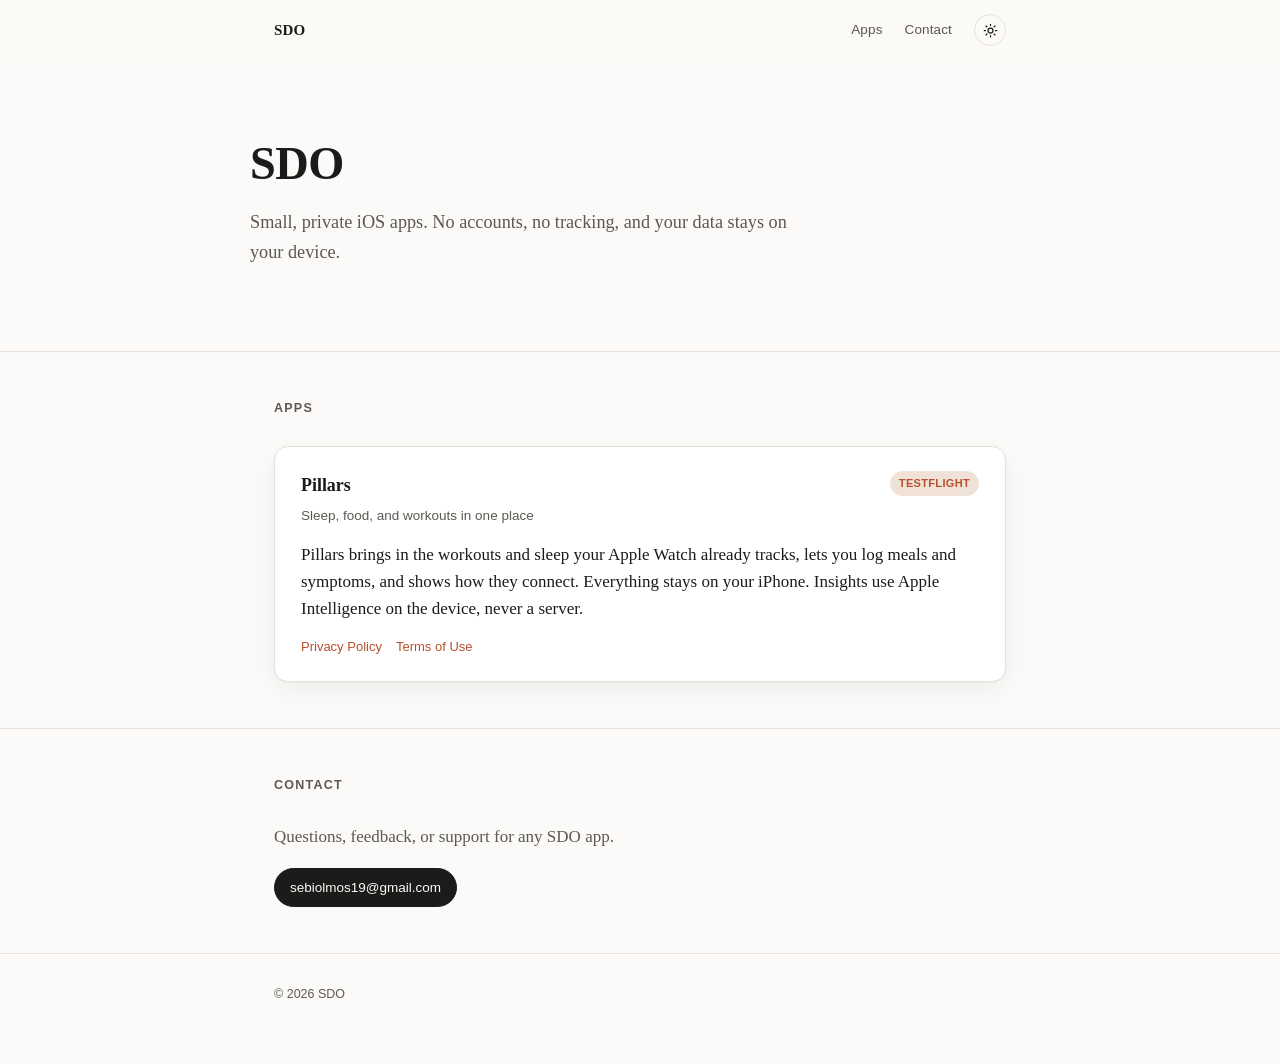
==== index.html @ be00019a "SDO site: company page with Pillars privacy and terms Co-Authored-By: Claude Opus 5.5 <noreply@anthr" ====
<!DOCTYPE html>
<html lang="en">
<head>
<meta charset="UTF-8" />
<meta name="viewport" content="width=device-width, initial-scale=1" />
<title>SDO</title>
<meta name="description" content="SDO makes small, private iOS apps. Your data stays on your device." />
<link rel="stylesheet" href="assets/css/style.css" />
</head>
<body>

<div class="topbar">
  <div class="topbar-inner">
    <a class="wordmark" href="#top">SDO</a>
    <nav class="primary-nav">
      <a href="#apps">Apps</a>
      <a href="#contact">Contact</a>
      <button class="theme-toggle" type="button" aria-label="Toggle dark mode">
        <svg viewBox="0 0 24 24" fill="none" stroke="currentColor" stroke-width="2" stroke-linecap="round" stroke-linejoin="round"><circle cx="12" cy="12" r="4"></circle><path d="M12 2v2M12 20v2M4.9 4.9l1.4 1.4M17.7 17.7l1.4 1.4M2 12h2M20 12h2M4.9 19.1l1.4-1.4M17.7 6.3l1.4-1.4"></path></svg>
      </button>
    </nav>
  </div>
</div>

<main id="top">
  <div class="wrap hero">
    <h1>SDO</h1>
    <p class="lede">
      Small, private iOS apps. No accounts, no tracking, and your data stays on your device.
    </p>
  </div>

  <section id="apps">
    <div class="wrap">
      <h2>Apps</h2>

      <div class="projects-grid">
        <div class="project-card">
          <div class="project-head">
            <h3>Pillars</h3>
            <span class="status-tag">TestFlight</span>
          </div>
          <p class="project-tagline">Sleep, food, and workouts in one place</p>
          <p class="desc">
            Pillars brings in the workouts and sleep your Apple Watch already tracks, lets you log meals and
            symptoms, and shows how they connect. Everything stays on your iPhone. Insights use Apple
            Intelligence on the device, never a server.
          </p>
          <div class="project-links">
            <a href="pillars/privacy/">Privacy Policy</a>
            <a href="pillars/terms/">Terms of Use</a>
          </div>
        </div>
      </div>
    </div>
  </section>

  <section id="contact" class="contact-section">
    <div class="wrap">
      <h2>Contact</h2>
      <p>Questions, feedback, or support for any SDO app.</p>
      <div class="link-row">
        <a class="pill primary" href="mailto:sebiolmos19@gmail.com">sebiolmos19@gmail.com</a>
      </div>
    </div>
  </section>
</main>

<footer>
  <div class="wrap">
    <span>© <span data-year>2026</span> SDO</span>
  </div>
</footer>

<script src="assets/js/main.js"></script>
</body>
</html>
---- assets/css/style.css ----
:root {
  --bg: #fbfaf8;
  --bg-alt: #f2f0ec;
  --card: #ffffff;
  --text: #1c1b19;
  --text-muted: #5c5952;
  --border: #e5e2db;
  --accent: #b5502f;
  --accent-soft: #f1e2d8;
  --focus: #1c1b19;
  --shadow: 0 1px 2px rgba(28, 27, 25, 0.04), 0 8px 24px rgba(28, 27, 25, 0.05);
  --radius: 14px;
  --max-width: 780px;
  color-scheme: light;
}

@media (prefers-color-scheme: dark) {
  :root:not([data-theme="light"]) {
    --bg: #161513;
    --bg-alt: #1d1c19;
    --card: #211f1c;
    --text: #efece5;
    --text-muted: #a6a196;
    --border: #34322c;
    --accent: #e0895c;
    --accent-soft: #3a2a20;
    --focus: #efece5;
    --shadow: 0 1px 2px rgba(0, 0, 0, 0.2), 0 8px 30px rgba(0, 0, 0, 0.35);
    color-scheme: dark;
  }
}

:root[data-theme="dark"] {
  --bg: #161513;
  --bg-alt: #1d1c19;
  --card: #211f1c;
  --text: #efece5;
  --text-muted: #a6a196;
  --border: #34322c;
  --accent: #e0895c;
  --accent-soft: #3a2a20;
  --focus: #efece5;
  --shadow: 0 1px 2px rgba(0, 0, 0, 0.2), 0 8px 30px rgba(0, 0, 0, 0.35);
  color-scheme: dark;
}

* {
  box-sizing: border-box;
}

html {
  scroll-behavior: smooth;
}

body {
  margin: 0;
  background: var(--bg);
  color: var(--text);
  font-family: "Iowan Old Style", "Palatino Linotype", Palatino, Georgia, "Times New Roman", serif;
  font-size: 17px;
  line-height: 1.6;
  -webkit-font-smoothing: antialiased;
  transition: background 0.2s ease, color 0.2s ease;
}

.wrap {
  max-width: var(--max-width);
  margin: 0 auto;
  padding: 0 24px;
}

a {
  color: var(--accent);
  text-decoration-thickness: 1px;
  text-underline-offset: 2px;
}

a:focus-visible,
button:focus-visible {
  outline: 2px solid var(--focus);
  outline-offset: 3px;
  border-radius: 4px;
}

/* ---------- topbar ---------- */

.topbar {
  position: sticky;
  top: 0;
  z-index: 10;
  background: color-mix(in srgb, var(--bg) 88%, transparent);
  backdrop-filter: saturate(140%) blur(10px);
  border-bottom: 1px solid transparent;
}

.topbar.scrolled {
  border-bottom-color: var(--border);
}

.topbar-inner {
  max-width: var(--max-width);
  margin: 0 auto;
  padding: 14px 24px;
  display: flex;
  align-items: center;
  justify-content: space-between;
  gap: 12px;
}

.wordmark {
  font-weight: 600;
  font-size: 15px;
  letter-spacing: 0.01em;
  color: var(--text);
  text-decoration: none;
  white-space: nowrap;
  flex-shrink: 0;
}

nav.primary-nav {
  display: flex;
  align-items: center;
  gap: 22px;
  flex-shrink: 0;
}

nav.primary-nav a {
  font-family: -apple-system, BlinkMacSystemFont, "Segoe UI", sans-serif;
  font-size: 13.5px;
  color: var(--text-muted);
  text-decoration: none;
  letter-spacing: 0.01em;
}

nav.primary-nav a:hover {
  color: var(--text);
}

.theme-toggle {
  background: none;
  border: 1px solid var(--border);
  border-radius: 100px;
  width: 32px;
  height: 32px;
  display: inline-flex;
  align-items: center;
  justify-content: center;
  cursor: pointer;
  color: var(--text);
}

.theme-toggle svg {
  width: 15px;
  height: 15px;
}

/* ---------- hero ---------- */

.hero {
  padding: 76px 0 56px;
}

.eyebrow {
  font-family: -apple-system, BlinkMacSystemFont, "Segoe UI", sans-serif;
  font-size: 13px;
  font-weight: 600;
  letter-spacing: 0.08em;
  text-transform: uppercase;
  color: var(--accent);
  margin: 0 0 14px;
}

.hero h1 {
  font-size: clamp(2.1rem, 5vw, 2.9rem);
  line-height: 1.15;
  margin: 0 0 18px;
  letter-spacing: -0.01em;
}

.hero .lede {
  font-size: 1.14rem;
  color: var(--text-muted);
  max-width: 60ch;
  margin: 0 0 28px;
}

.hero .meta {
  font-family: -apple-system, BlinkMacSystemFont, "Segoe UI", sans-serif;
  font-size: 13.5px;
  color: var(--text-muted);
  margin: 0 0 30px;
}

.link-row {
  display: flex;
  flex-wrap: wrap;
  gap: 10px;
}

.pill {
  font-family: -apple-system, BlinkMacSystemFont, "Segoe UI", sans-serif;
  display: inline-flex;
  align-items: center;
  gap: 7px;
  padding: 8px 15px;
  border-radius: 100px;
  border: 1px solid var(--border);
  font-size: 13.5px;
  color: var(--text);
  text-decoration: none;
  background: var(--card);
  transition: border-color 0.15s ease, transform 0.15s ease;
}

.pill:hover {
  border-color: var(--accent);
  transform: translateY(-1px);
}

.pill.primary {
  background: var(--text);
  color: var(--bg);
  border-color: var(--text);
}

:root[data-theme="dark"] .pill.primary,
@media (prefers-color-scheme: dark) {
  .pill.primary {
    color: var(--bg);
  }
}

.pill svg {
  width: 14px;
  height: 14px;
}

/* ---------- sections ---------- */

section {
  padding: 46px 0;
  border-top: 1px solid var(--border);
}

section > .wrap > h2 {
  font-family: -apple-system, BlinkMacSystemFont, "Segoe UI", sans-serif;
  font-size: 12.5px;
  font-weight: 700;
  letter-spacing: 0.1em;
  text-transform: uppercase;
  color: var(--text-muted);
  margin: 0 0 28px;
}

.section-intro {
  color: var(--text-muted);
  max-width: 62ch;
  margin: -14px 0 26px;
}

.prose {
  max-width: 62ch;
  margin: 0 0 16px;
}

.prose:last-child {
  margin-bottom: 0;
}

.statement {
  font-size: clamp(1.35rem, 3.4vw, 1.7rem);
  line-height: 1.35;
  max-width: 22ch;
  margin: 0 0 18px;
  letter-spacing: -0.005em;
}

.badge-row {
  display: flex;
  flex-wrap: wrap;
  gap: 8px;
  margin-top: 22px;
}

.badge-row span {
  font-family: -apple-system, BlinkMacSystemFont, "Segoe UI", sans-serif;
  font-size: 12.5px;
  color: var(--accent);
  background: var(--accent-soft);
  border-radius: 100px;
  padding: 6px 13px;
}

/* ---------- projects ---------- */

.projects-grid {
  display: grid;
  gap: 18px;
}

.project-card {
  background: var(--card);
  border: 1px solid var(--border);
  border-radius: var(--radius);
  padding: 24px 26px;
  box-shadow: var(--shadow);
}

.project-head {
  display: flex;
  justify-content: space-between;
  align-items: flex-start;
  gap: 12px;
  margin-bottom: 6px;
}

.project-head h3 {
  margin: 0;
  font-size: 1.12rem;
}

.status-tag {
  font-family: -apple-system, BlinkMacSystemFont, "Segoe UI", sans-serif;
  font-size: 11px;
  font-weight: 600;
  letter-spacing: 0.03em;
  text-transform: uppercase;
  color: var(--accent);
  background: var(--accent-soft);
  padding: 4px 9px;
  border-radius: 100px;
  white-space: nowrap;
}

.project-tagline {
  font-family: -apple-system, BlinkMacSystemFont, "Segoe UI", sans-serif;
  font-size: 13.5px;
  color: var(--text-muted);
  margin: 0 0 14px;
}

.project-card p.desc {
  margin: 0 0 14px;
}

.project-card ul {
  margin: 0 0 16px;
  padding-left: 1.1em;
}

.project-card li {
  margin-bottom: 6px;
}

.project-card li::marker {
  color: var(--accent);
}

.stack {
  display: flex;
  flex-wrap: wrap;
  gap: 7px;
  margin-bottom: 14px;
}

.stack span {
  font-family: -apple-system, BlinkMacSystemFont, "Segoe UI", sans-serif;
  font-size: 11.5px;
  color: var(--text-muted);
  border: 1px solid var(--border);
  padding: 3px 9px;
  border-radius: 100px;
}

.project-links {
  display: flex;
  gap: 14px;
  flex-wrap: wrap;
}

.project-links a {
  font-family: -apple-system, BlinkMacSystemFont, "Segoe UI", sans-serif;
  font-size: 13px;
  font-weight: 500;
  text-decoration: none;
  display: inline-flex;
  align-items: center;
  gap: 5px;
}

.project-links a svg {
  width: 12px;
  height: 12px;
}

/* ---------- outside ---------- */

.outside-grid {
  display: grid;
  grid-template-columns: repeat(auto-fit, minmax(200px, 1fr));
  gap: 18px;
}

.outside-card {
  padding: 4px 0;
}

.outside-card h3 {
  font-size: 0.98rem;
  margin: 0 0 6px;
}

.outside-card p {
  color: var(--text-muted);
  font-size: 15px;
  margin: 0;
}

/* ---------- contact / footer ---------- */

.contact-section p {
  color: var(--text-muted);
  max-width: 56ch;
}

footer {
  border-top: 1px solid var(--border);
  padding: 30px 0 60px;
}

footer .wrap {
  display: flex;
  justify-content: space-between;
  align-items: center;
  flex-wrap: wrap;
  gap: 10px;
  font-family: -apple-system, BlinkMacSystemFont, "Segoe UI", sans-serif;
  font-size: 12.5px;
  color: var(--text-muted);
}

footer a {
  color: var(--text-muted);
}

@media (max-width: 560px) {
  .topbar-inner {
    padding: 12px 16px;
  }
  .wordmark {
    font-size: 13.5px;
  }
  nav.primary-nav {
    gap: 10px;
  }
  nav.primary-nav a {
    font-size: 12px;
  }
  .theme-toggle {
    width: 28px;
    height: 28px;
    flex-shrink: 0;
  }
  .hero {
    padding: 56px 0 40px;
  }
}

@media (max-width: 400px) {
  .topbar-inner {
    flex-wrap: wrap;
    row-gap: 8px;
  }
  nav.primary-nav {
    order: 3;
    width: 100%;
    justify-content: space-between;
  }
}

/* ---------- Legal pages (privacy, terms) — shared by every app ---------- */
.legal { padding: 56px 0 80px; }
.legal h1 { font-size: 1.8rem; margin-bottom: 4px; }
.legal .effective { color: var(--text-muted); font-family: -apple-system, BlinkMacSystemFont, "Segoe UI", sans-serif; font-size: 13px; margin-bottom: 32px; }
.legal h2 { font-size: 1.05rem; margin-top: 34px; }
.legal ul { padding-left: 1.2em; }
.legal li { margin-bottom: 6px; }
.legal a.back { font-family: -apple-system, BlinkMacSystemFont, "Segoe UI", sans-serif; font-size: 13px; display: inline-block; margin-bottom: 28px; }
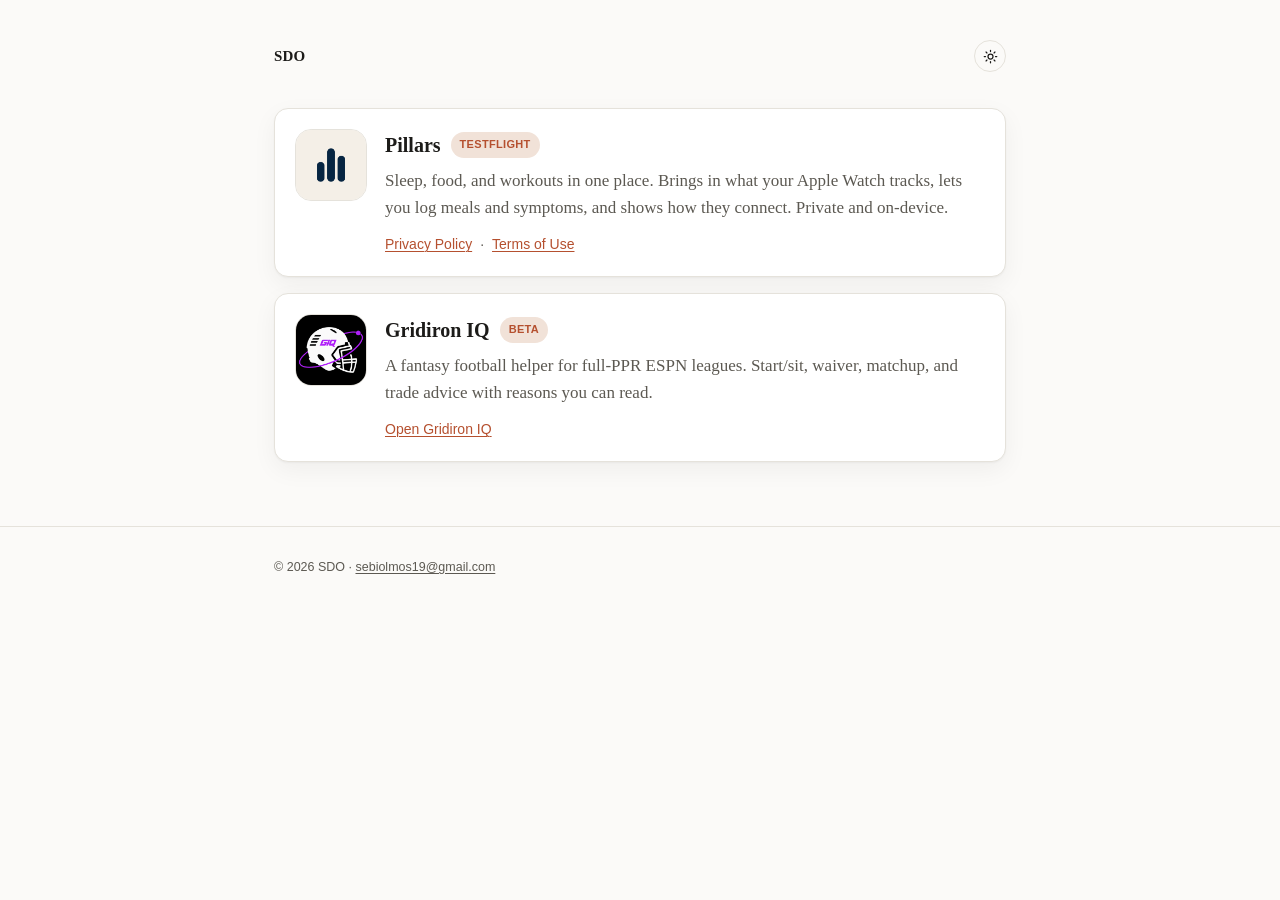
==== commit 01d20048: "Homepage: list of apps (Pillars, Gridiron IQ) with icons and plain links Co-Authored-By: Claude Opus" ====
--- a/index.html
+++ b/index.html
@@ -4,71 +4,55 @@
 <meta charset="UTF-8" />
 <meta name="viewport" content="width=device-width, initial-scale=1" />
 <title>SDO</title>
-<meta name="description" content="SDO makes small, private iOS apps. Your data stays on your device." />
+<meta name="description" content="Apps by SDO: Pillars and Gridiron IQ." />
 <link rel="stylesheet" href="assets/css/style.css" />
 </head>
 <body>
 
-<div class="topbar">
-  <div class="topbar-inner">
-    <a class="wordmark" href="#top">SDO</a>
-    <nav class="primary-nav">
-      <a href="#apps">Apps</a>
-      <a href="#contact">Contact</a>
-      <button class="theme-toggle" type="button" aria-label="Toggle dark mode">
-        <svg viewBox="0 0 24 24" fill="none" stroke="currentColor" stroke-width="2" stroke-linecap="round" stroke-linejoin="round"><circle cx="12" cy="12" r="4"></circle><path d="M12 2v2M12 20v2M4.9 4.9l1.4 1.4M17.7 17.7l1.4 1.4M2 12h2M20 12h2M4.9 19.1l1.4-1.4M17.7 6.3l1.4-1.4"></path></svg>
-      </button>
-    </nav>
-  </div>
-</div>
+<main class="wrap apps-page">
+  <header class="apps-header">
+    <span class="wordmark">SDO</span>
+    <button class="theme-toggle" type="button" aria-label="Toggle dark mode">
+      <svg viewBox="0 0 24 24" fill="none" stroke="currentColor" stroke-width="2" stroke-linecap="round" stroke-linejoin="round"><circle cx="12" cy="12" r="4"></circle><path d="M12 2v2M12 20v2M4.9 4.9l1.4 1.4M17.7 17.7l1.4 1.4M2 12h2M20 12h2M4.9 19.1l1.4-1.4M17.7 6.3l1.4-1.4"></path></svg>
+    </button>
+  </header>
 
-<main id="top">
-  <div class="wrap hero">
-    <h1>SDO</h1>
-    <p class="lede">
-      Small, private iOS apps. No accounts, no tracking, and your data stays on your device.
-    </p>
-  </div>
+  <ul class="app-list">
+    <li class="app-row">
+      <img class="app-icon" src="assets/img/pillars-icon.png" alt="Pillars app icon" width="72" height="72" />
+      <div class="app-body">
+        <div class="app-title">
+          <h2>Pillars</h2>
+          <span class="status-tag">TestFlight</span>
+        </div>
+        <p>Sleep, food, and workouts in one place. Brings in what your Apple Watch tracks, lets you log meals and symptoms, and shows how they connect. Private and on-device.</p>
+        <p class="app-links">
+          <a href="pillars/privacy/">Privacy Policy</a>
+          <span aria-hidden="true">·</span>
+          <a href="pillars/terms/">Terms of Use</a>
+        </p>
+      </div>
+    </li>
 
-  <section id="apps">
-    <div class="wrap">
-      <h2>Apps</h2>
-
-      <div class="projects-grid">
-        <div class="project-card">
-          <div class="project-head">
-            <h3>Pillars</h3>
-            <span class="status-tag">TestFlight</span>
-          </div>
-          <p class="project-tagline">Sleep, food, and workouts in one place</p>
-          <p class="desc">
-            Pillars brings in the workouts and sleep your Apple Watch already tracks, lets you log meals and
-            symptoms, and shows how they connect. Everything stays on your iPhone. Insights use Apple
-            Intelligence on the device, never a server.
-          </p>
-          <div class="project-links">
-            <a href="pillars/privacy/">Privacy Policy</a>
-            <a href="pillars/terms/">Terms of Use</a>
-          </div>
+    <li class="app-row">
+      <img class="app-icon" src="assets/img/gridiron-iq-icon.png" alt="Gridiron IQ app icon" width="72" height="72" />
+      <div class="app-body">
+        <div class="app-title">
+          <h2>Gridiron IQ</h2>
+          <span class="status-tag">Beta</span>
         </div>
+        <p>A fantasy football helper for full-PPR ESPN leagues. Start/sit, waiver, matchup, and trade advice with reasons you can read.</p>
+        <p class="app-links">
+          <a href="https://fantasyfootballoptimizer-kappa.vercel.app" target="_blank" rel="noopener">Open Gridiron IQ</a>
+        </p>
       </div>
-    </div>
-  </section>
-
-  <section id="contact" class="contact-section">
-    <div class="wrap">
-      <h2>Contact</h2>
-      <p>Questions, feedback, or support for any SDO app.</p>
-      <div class="link-row">
-        <a class="pill primary" href="mailto:sebiolmos19@gmail.com">sebiolmos19@gmail.com</a>
-      </div>
-    </div>
-  </section>
+    </li>
+  </ul>
 </main>
 
 <footer>
   <div class="wrap">
-    <span>© <span data-year>2026</span> SDO</span>
+    <span>© <span data-year>2026</span> SDO · <a href="mailto:sebiolmos19@gmail.com">sebiolmos19@gmail.com</a></span>
   </div>
 </footer>
 
--- a/assets/css/style.css
+++ b/assets/css/style.css
@@ -486,3 +486,28 @@
 .legal ul { padding-left: 1.2em; }
 .legal li { margin-bottom: 6px; }
 .legal a.back { font-family: -apple-system, BlinkMacSystemFont, "Segoe UI", sans-serif; font-size: 13px; display: inline-block; margin-bottom: 28px; }
+
+/* ---------- Homepage: list of apps ---------- */
+.apps-page { padding: 40px 24px 64px; }
+.apps-header { display: flex; align-items: center; justify-content: space-between; margin-bottom: 36px; }
+.app-list { list-style: none; margin: 0; padding: 0; display: grid; gap: 16px; }
+.app-row {
+  display: flex; gap: 18px; align-items: flex-start;
+  background: var(--card); border: 1px solid var(--border); border-radius: var(--radius);
+  box-shadow: var(--shadow); padding: 20px;
+}
+.app-icon { width: 72px; height: 72px; border-radius: 22.37%; flex-shrink: 0; border: 1px solid var(--border); }
+.app-body { min-width: 0; }
+.app-title { display: flex; align-items: center; gap: 10px; flex-wrap: wrap; }
+.app-title h2 { margin: 0; font-size: 1.25rem; }
+.app-body p { margin: 6px 0 0; color: var(--text-muted); }
+.app-body .app-links {
+  margin-top: 12px; font-family: -apple-system, BlinkMacSystemFont, "Segoe UI", sans-serif; font-size: 14px;
+  display: flex; gap: 8px; flex-wrap: wrap; align-items: center;
+}
+.app-links span { color: var(--text-muted); }
+@media (max-width: 480px) {
+  .apps-page { padding: 28px 16px 48px; }
+  .app-row { gap: 14px; padding: 16px; }
+  .app-icon { width: 56px; height: 56px; }
+}
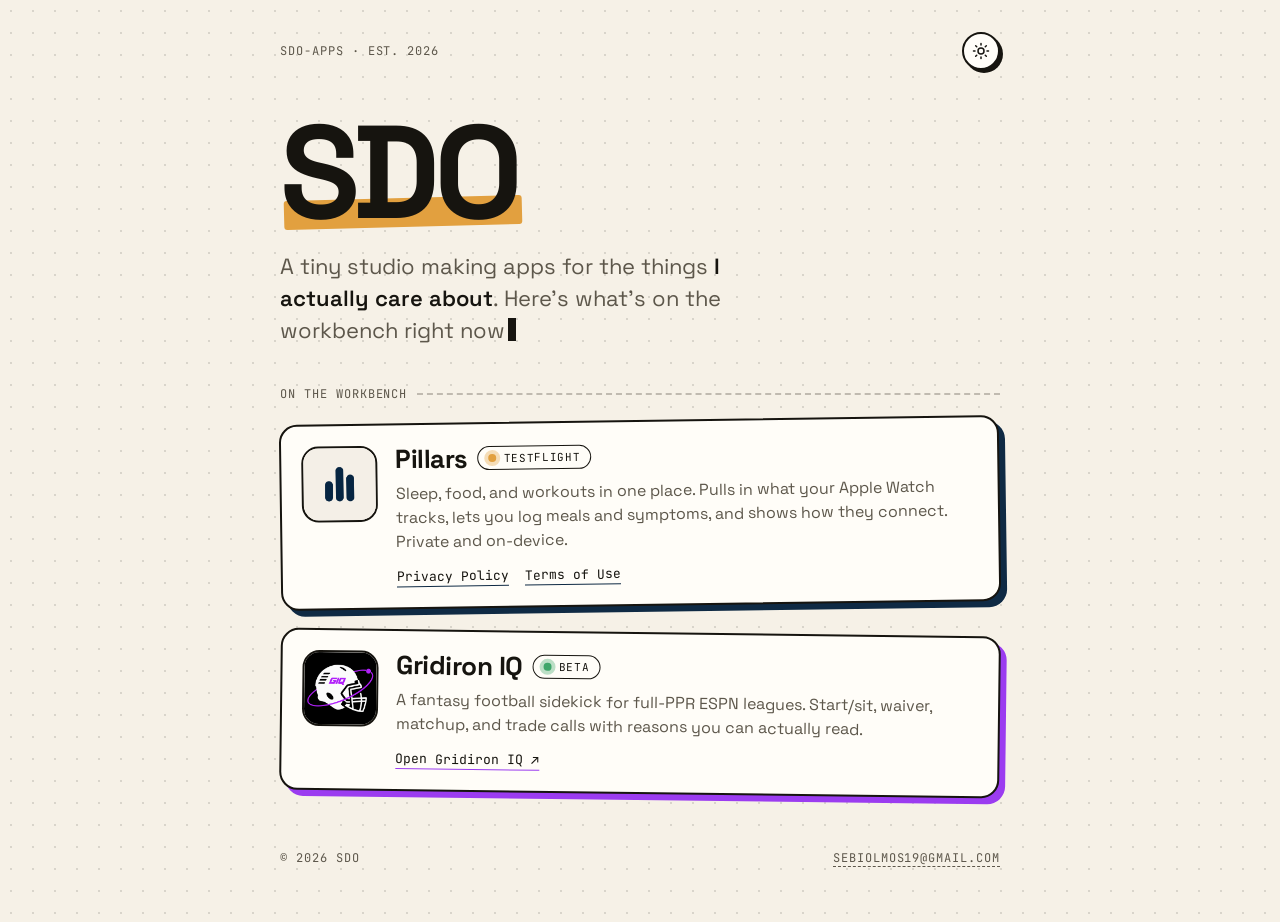
==== commit 4c0f6b5c: "Homepage: workbench look (dot grid, sticker cards, live status dots) Co-Authored-By: Claude Opus 5.5" ====
--- a/index.html
+++ b/index.html
@@ -4,58 +4,65 @@
 <meta charset="UTF-8" />
 <meta name="viewport" content="width=device-width, initial-scale=1" />
 <title>SDO</title>
-<meta name="description" content="Apps by SDO: Pillars and Gridiron IQ." />
-<link rel="stylesheet" href="assets/css/style.css" />
+<meta name="description" content="SDO — apps currently on the workbench: Pillars and Gridiron IQ." />
+<link rel="preconnect" href="https://fonts.googleapis.com" />
+<link rel="preconnect" href="https://fonts.gstatic.com" crossorigin />
+<link href="https://fonts.googleapis.com/css2?family=JetBrains+Mono:wght@500&family=Space+Grotesk:wght@400;600;700&display=swap" rel="stylesheet" />
+<link rel="stylesheet" href="assets/css/home.css" />
 </head>
-<body>
-
-<main class="wrap apps-page">
-  <header class="apps-header">
-    <span class="wordmark">SDO</span>
+<body class="home">
+<div class="shell">
+  <div class="bar">
+    <span class="tag-mono">sdo-apps · est. 2026</span>
     <button class="theme-toggle" type="button" aria-label="Toggle dark mode">
       <svg viewBox="0 0 24 24" fill="none" stroke="currentColor" stroke-width="2" stroke-linecap="round" stroke-linejoin="round"><circle cx="12" cy="12" r="4"></circle><path d="M12 2v2M12 20v2M4.9 4.9l1.4 1.4M17.7 17.7l1.4 1.4M2 12h2M20 12h2M4.9 19.1l1.4-1.4M17.7 6.3l1.4-1.4"></path></svg>
     </button>
+  </div>
+
+  <header class="hero">
+    <h1 class="logo">SDO</h1>
+    <p>A tiny studio making apps for the things <strong>I actually care about</strong>. Here's what's on the workbench right now<span class="cursor" aria-hidden="true"></span></p>
   </header>
 
-  <ul class="app-list">
-    <li class="app-row">
-      <img class="app-icon" src="assets/img/pillars-icon.png" alt="Pillars app icon" width="72" height="72" />
-      <div class="app-body">
-        <div class="app-title">
-          <h2>Pillars</h2>
-          <span class="status-tag">TestFlight</span>
+  <main>
+    <div class="bench-label"><span class="tag-mono">On the workbench</span></div>
+    <ul class="apps">
+      <li class="app pillars">
+        <img class="app-icon" src="assets/img/pillars-icon.png" alt="Pillars app icon" width="76" height="76" />
+        <div>
+          <div class="title">
+            <h2>Pillars</h2>
+            <span class="status testflight"><i></i>TestFlight</span>
+          </div>
+          <p>Sleep, food, and workouts in one place. Pulls in what your Apple Watch tracks, lets you log meals and symptoms, and shows how they connect. Private and on-device.</p>
+          <div class="links">
+            <a href="pillars/privacy/">Privacy Policy</a>
+            <a href="pillars/terms/">Terms of Use</a>
+          </div>
         </div>
-        <p>Sleep, food, and workouts in one place. Brings in what your Apple Watch tracks, lets you log meals and symptoms, and shows how they connect. Private and on-device.</p>
-        <p class="app-links">
-          <a href="pillars/privacy/">Privacy Policy</a>
-          <span aria-hidden="true">·</span>
-          <a href="pillars/terms/">Terms of Use</a>
-        </p>
-      </div>
-    </li>
+      </li>
 
-    <li class="app-row">
-      <img class="app-icon" src="assets/img/gridiron-iq-icon.png" alt="Gridiron IQ app icon" width="72" height="72" />
-      <div class="app-body">
-        <div class="app-title">
-          <h2>Gridiron IQ</h2>
-          <span class="status-tag">Beta</span>
+      <li class="app gridiron">
+        <img class="app-icon" src="assets/img/gridiron-iq-icon.png" alt="Gridiron IQ app icon" width="76" height="76" />
+        <div>
+          <div class="title">
+            <h2>Gridiron IQ</h2>
+            <span class="status"><i></i>Beta</span>
+          </div>
+          <p>A fantasy football sidekick for full-PPR ESPN leagues. Start/sit, waiver, matchup, and trade calls with reasons you can actually read.</p>
+          <div class="links">
+            <a href="https://fantasyfootballoptimizer-kappa.vercel.app" target="_blank" rel="noopener">Open Gridiron IQ ↗</a>
+          </div>
         </div>
-        <p>A fantasy football helper for full-PPR ESPN leagues. Start/sit, waiver, matchup, and trade advice with reasons you can read.</p>
-        <p class="app-links">
-          <a href="https://fantasyfootballoptimizer-kappa.vercel.app" target="_blank" rel="noopener">Open Gridiron IQ</a>
-        </p>
-      </div>
-    </li>
-  </ul>
-</main>
+      </li>
+    </ul>
+  </main>
 
-<footer>
-  <div class="wrap">
-    <span>© <span data-year>2026</span> SDO · <a href="mailto:sebiolmos19@gmail.com">sebiolmos19@gmail.com</a></span>
-  </div>
-</footer>
-
+  <footer class="foot">
+    <span class="tag-mono">© <span data-year>2026</span> SDO</span>
+    <span class="tag-mono"><a href="mailto:sebiolmos19@gmail.com">sebiolmos19@gmail.com</a></span>
+  </footer>
+</div>
 <script src="assets/js/main.js"></script>
 </body>
 </html>
--- a/assets/css/home.css
+++ b/assets/css/home.css
@@ -0,0 +1,128 @@
+/* SDO homepage — "workbench" look. Legal pages use style.css only. */
+:root {
+  --paper: #f6f1e7;
+  --ink: #16140f;
+  --ink-soft: #5d574b;
+  --dot: rgba(22, 20, 15, 0.13);
+  --card: #fffdf8;
+  --edge: #16140f;
+  --amber: #e2a03f;
+  --green: #3fa66b;
+  --display: "Space Grotesk", -apple-system, BlinkMacSystemFont, "Segoe UI", sans-serif;
+  --mono: "JetBrains Mono", ui-monospace, SFMono-Regular, Menlo, monospace;
+  color-scheme: light;
+}
+@media (prefers-color-scheme: dark) {
+  :root:not([data-theme="light"]) {
+    --paper: #14130f; --ink: #f3eee2; --ink-soft: #a9a294; --dot: rgba(243, 238, 226, 0.09);
+    --card: #1d1b16; --edge: #f3eee2; color-scheme: dark;
+  }
+}
+:root[data-theme="dark"] {
+  --paper: #14130f; --ink: #f3eee2; --ink-soft: #a9a294; --dot: rgba(243, 238, 226, 0.09);
+  --card: #1d1b16; --edge: #f3eee2; color-scheme: dark;
+}
+
+* { box-sizing: border-box; }
+body.home {
+  margin: 0;
+  min-height: 100vh;
+  background-color: var(--paper);
+  background-image: radial-gradient(var(--dot) 1.2px, transparent 1.2px);
+  background-size: 22px 22px;
+  color: var(--ink);
+  font-family: var(--display);
+  -webkit-font-smoothing: antialiased;
+}
+.home a { color: inherit; }
+.home a:focus-visible, .home button:focus-visible { outline: 2px solid var(--ink); outline-offset: 3px; border-radius: 6px; }
+
+.shell { max-width: 760px; margin: 0 auto; padding: 32px 20px 56px; }
+
+/* Top row */
+.bar { display: flex; justify-content: space-between; align-items: center; }
+.home .theme-toggle {
+  width: 38px; height: 38px; border-radius: 50%; border: 2px solid var(--edge);
+  background: var(--card); color: var(--ink); display: grid; place-items: center; cursor: pointer;
+  box-shadow: 3px 3px 0 var(--edge); transition: transform .15s ease, box-shadow .15s ease;
+}
+.home .theme-toggle:hover { transform: translate(-1px, -1px); box-shadow: 4px 4px 0 var(--edge); }
+.home .theme-toggle:active { transform: translate(2px, 2px); box-shadow: 1px 1px 0 var(--edge); }
+.home .theme-toggle svg { width: 18px; height: 18px; }
+.tag-mono { font-family: var(--mono); font-size: 12px; letter-spacing: .08em; text-transform: uppercase; color: var(--ink-soft); }
+
+/* Hero */
+.hero { margin: 44px 0 40px; }
+.logo {
+  font-size: clamp(64px, 16vw, 132px); font-weight: 700; letter-spacing: -0.05em; line-height: .9; margin: 0;
+  display: inline-block; position: relative;
+}
+.logo::after {
+  content: ""; position: absolute; left: 4px; right: -6px; bottom: 6px; height: .22em; z-index: -1;
+  background: var(--amber); transform: rotate(-1.5deg); border-radius: 3px;
+}
+.hero p { font-size: clamp(18px, 4.4vw, 22px); line-height: 1.45; margin: 18px 0 0; max-width: 34ch; color: var(--ink-soft); }
+.hero p strong { color: var(--ink); font-weight: 600; }
+.cursor { display: inline-block; width: .55ch; height: 1.05em; background: var(--ink); vertical-align: -0.15em; margin-left: 3px; animation: blink 1.1s steps(1) infinite; }
+@keyframes blink { 50% { opacity: 0; } }
+
+/* Workbench */
+.bench-label { display: flex; align-items: center; gap: 10px; margin-bottom: 18px; }
+.bench-label::after { content: ""; flex: 1; border-top: 2px dashed var(--dot); border-color: var(--ink-soft); opacity: .35; }
+.apps { list-style: none; margin: 0; padding: 0; display: grid; gap: 26px; }
+
+.app {
+  --accent: var(--ink);
+  --tilt: -0.8deg;
+  position: relative; display: grid; grid-template-columns: auto 1fr; gap: 18px; align-items: start;
+  background: var(--card); border: 2px solid var(--edge); border-radius: 18px; padding: 20px;
+  box-shadow: 6px 6px 0 var(--accent);
+  transform: rotate(var(--tilt));
+  transition: transform .25s cubic-bezier(.2,.8,.2,1.2), box-shadow .25s ease;
+}
+.app:nth-child(even) { --tilt: 0.7deg; }
+.app:hover, .app:focus-within { transform: rotate(0deg) translate(-3px, -3px); box-shadow: 9px 9px 0 var(--accent); }
+.app.pillars { --accent: #0f2a44; }
+.app.gridiron { --accent: #9b3cf0; }
+:root[data-theme="dark"] .app.pillars { --accent: #6f8fb0; }
+@media (prefers-color-scheme: dark) { :root:not([data-theme="light"]) .app.pillars { --accent: #6f8fb0; } }
+
+.app-icon {
+  width: 76px; height: 76px; border-radius: 22.37%; border: 2px solid var(--edge); display: block;
+  transition: transform .35s cubic-bezier(.2,.8,.2,1.4);
+}
+.app:hover .app-icon { transform: rotate(-8deg) scale(1.06); }
+
+.app h2 { margin: 0; font-size: 26px; letter-spacing: -0.02em; line-height: 1.1; }
+.app .title { display: flex; flex-wrap: wrap; align-items: center; gap: 10px; }
+.app p { margin: 8px 0 0; font-size: 16px; line-height: 1.5; color: var(--ink-soft); }
+
+.status {
+  display: inline-flex; align-items: center; gap: 7px; padding: 4px 10px; border-radius: 999px;
+  border: 1.5px solid var(--edge); font-family: var(--mono); font-size: 11px; letter-spacing: .06em; text-transform: uppercase;
+}
+.status i { width: 8px; height: 8px; border-radius: 50%; background: var(--dot-c, var(--green)); position: relative; }
+.status i::after { content: ""; position: absolute; inset: -4px; border-radius: 50%; background: var(--dot-c, var(--green)); opacity: .35; animation: pulse 1.8s ease-out infinite; }
+.status.testflight { --dot-c: var(--amber); }
+@keyframes pulse { 0% { transform: scale(.4); opacity: .55; } 100% { transform: scale(1.6); opacity: 0; } }
+
+.links { margin-top: 14px; display: flex; flex-wrap: wrap; gap: 6px 16px; font-family: var(--mono); font-size: 13px; }
+.links a { text-decoration: none; border-bottom: 1.5px solid var(--accent); padding-bottom: 1px; }
+.links a:hover { background: var(--accent); color: var(--card); border-radius: 3px; }
+
+/* Footer */
+.foot { margin-top: 56px; display: flex; flex-wrap: wrap; justify-content: space-between; gap: 8px; }
+.foot a { text-decoration: none; border-bottom: 1.5px dashed var(--ink-soft); }
+
+@media (max-width: 480px) {
+  .app { grid-template-columns: 1fr; gap: 14px; }
+  .app-icon { width: 64px; height: 64px; }
+  .hero { margin: 32px 0 32px; }
+}
+@media (prefers-reduced-motion: reduce) {
+  .cursor, .status i::after { animation: none; }
+  .app, .app-icon, .home .theme-toggle { transition: none; }
+  .app { transform: none; }
+  .app:hover, .app:focus-within { transform: none; }
+  .app:hover .app-icon { transform: none; }
+}
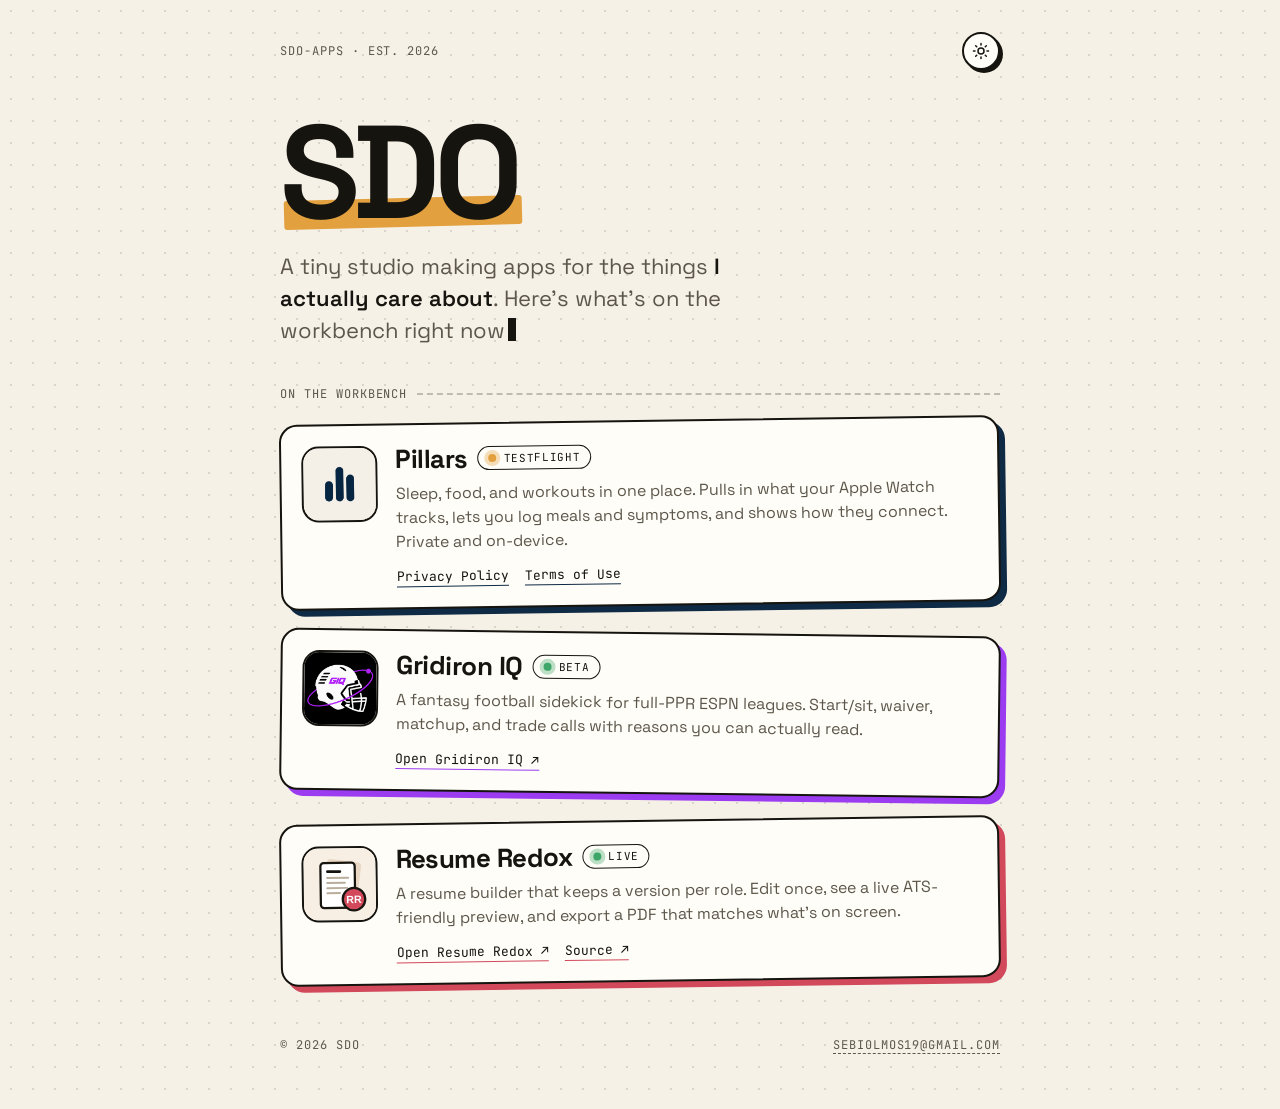
==== commit fc5b4502: "Add Resume Redox to the workbench Co-Authored-By: Claude Opus 5.5 <noreply@anthropic.com>" ====
--- a/index.html
+++ b/index.html
@@ -4,7 +4,7 @@
 <meta charset="UTF-8" />
 <meta name="viewport" content="width=device-width, initial-scale=1" />
 <title>SDO</title>
-<meta name="description" content="SDO — apps currently on the workbench: Pillars and Gridiron IQ." />
+<meta name="description" content="SDO — apps currently on the workbench: Pillars, Gridiron IQ, and Resume Redox." />
 <link rel="preconnect" href="https://fonts.googleapis.com" />
 <link rel="preconnect" href="https://fonts.gstatic.com" crossorigin />
 <link href="https://fonts.googleapis.com/css2?family=JetBrains+Mono:wght@500&family=Space+Grotesk:wght@400;600;700&display=swap" rel="stylesheet" />
@@ -55,6 +55,20 @@
           </div>
         </div>
       </li>
+      <li class="app redox">
+        <img class="app-icon" src="assets/img/resume-redox-icon.svg" alt="Resume Redox app icon" width="76" height="76" />
+        <div>
+          <div class="title">
+            <h2>Resume Redox</h2>
+            <span class="status"><i></i>Live</span>
+          </div>
+          <p>A resume builder that keeps a version per role. Edit once, see a live ATS-friendly preview, and export a PDF that matches what's on screen.</p>
+          <div class="links">
+            <a href="https://resume-redox.vercel.app" target="_blank" rel="noopener">Open Resume Redox ↗</a>
+            <a href="https://github.com/solmos1900/Resume-Redox" target="_blank" rel="noopener">Source ↗</a>
+          </div>
+        </div>
+      </li>
     </ul>
   </main>
 
--- a/assets/css/home.css
+++ b/assets/css/home.css
@@ -84,6 +84,7 @@
 .app:hover, .app:focus-within { transform: rotate(0deg) translate(-3px, -3px); box-shadow: 9px 9px 0 var(--accent); }
 .app.pillars { --accent: #0f2a44; }
 .app.gridiron { --accent: #9b3cf0; }
+.app.redox { --accent: #d1495b; }
 :root[data-theme="dark"] .app.pillars { --accent: #6f8fb0; }
 @media (prefers-color-scheme: dark) { :root:not([data-theme="light"]) .app.pillars { --accent: #6f8fb0; } }
 
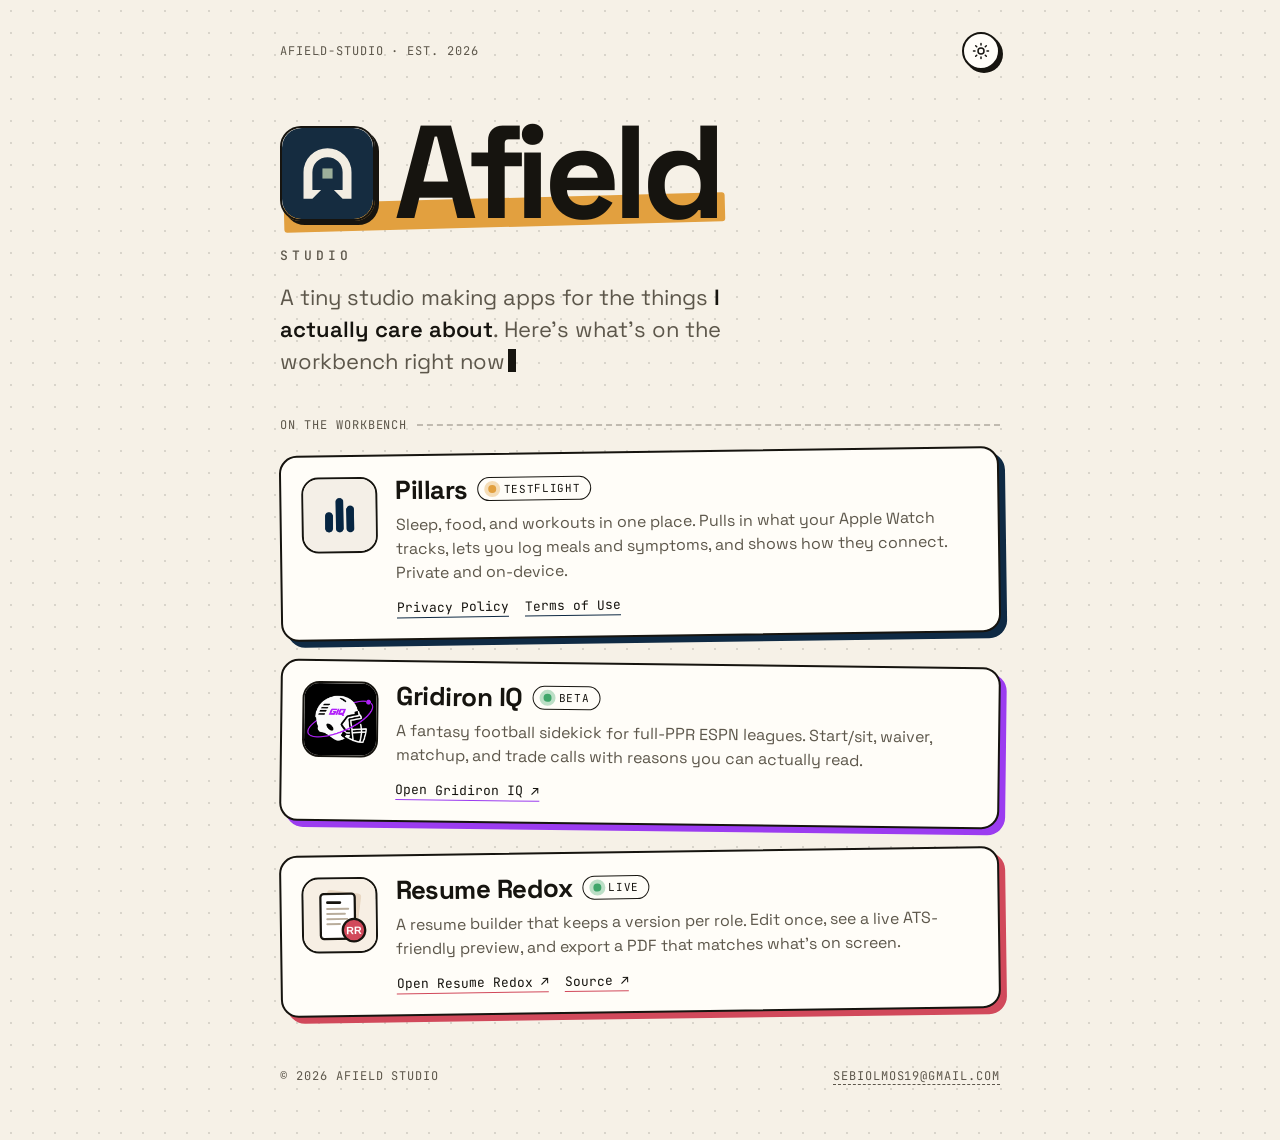
==== commit bf24343b: "Rename SDO to Afield Studio; add Afield icon - Wordmark, titles, footers and legal pages now say Afi" ====
--- a/index.html
+++ b/index.html
@@ -3,8 +3,10 @@
 <head>
 <meta charset="UTF-8" />
 <meta name="viewport" content="width=device-width, initial-scale=1" />
-<title>SDO</title>
-<meta name="description" content="SDO — apps currently on the workbench: Pillars, Gridiron IQ, and Resume Redox." />
+<title>Afield Studio</title>
+<meta name="description" content="Afield Studio — apps currently on the workbench: Pillars, Gridiron IQ, and Resume Redox." />
+<link rel="icon" href="favicon.svg" type="image/svg+xml" />
+<link rel="apple-touch-icon" href="apple-touch-icon.png" />
 <link rel="preconnect" href="https://fonts.googleapis.com" />
 <link rel="preconnect" href="https://fonts.gstatic.com" crossorigin />
 <link href="https://fonts.googleapis.com/css2?family=JetBrains+Mono:wght@500&family=Space+Grotesk:wght@400;600;700&display=swap" rel="stylesheet" />
@@ -13,14 +15,15 @@
 <body class="home">
 <div class="shell">
   <div class="bar">
-    <span class="tag-mono">sdo-apps · est. 2026</span>
+    <span class="tag-mono">afield-studio · est. 2026</span>
     <button class="theme-toggle" type="button" aria-label="Toggle dark mode">
       <svg viewBox="0 0 24 24" fill="none" stroke="currentColor" stroke-width="2" stroke-linecap="round" stroke-linejoin="round"><circle cx="12" cy="12" r="4"></circle><path d="M12 2v2M12 20v2M4.9 4.9l1.4 1.4M17.7 17.7l1.4 1.4M2 12h2M20 12h2M4.9 19.1l1.4-1.4M17.7 6.3l1.4-1.4"></path></svg>
     </button>
   </div>
 
   <header class="hero">
-    <h1 class="logo">SDO</h1>
+    <h1 class="logo"><img class="logo-mark" src="assets/img/afield-icon.svg" alt="" width="96" height="96" />Afield<span class="visually-hidden"> Studio</span></h1>
+    <span class="logo-sub" aria-hidden="true">Studio</span>
     <p>A tiny studio making apps for the things <strong>I actually care about</strong>. Here's what's on the workbench right now<span class="cursor" aria-hidden="true"></span></p>
   </header>
 
@@ -73,7 +76,7 @@
   </main>
 
   <footer class="foot">
-    <span class="tag-mono">© <span data-year>2026</span> SDO</span>
+    <span class="tag-mono">© <span data-year>2026</span> Afield Studio</span>
     <span class="tag-mono"><a href="mailto:sebiolmos19@gmail.com">sebiolmos19@gmail.com</a></span>
   </footer>
 </div>
--- a/assets/css/home.css
+++ b/assets/css/home.css
@@ -1,4 +1,4 @@
-/* SDO homepage — "workbench" look. Legal pages use style.css only. */
+/* Afield Studio homepage — "workbench" look. Legal pages use style.css only. */
 :root {
   --paper: #f6f1e7;
   --ink: #16140f;
@@ -57,6 +57,12 @@
   font-size: clamp(64px, 16vw, 132px); font-weight: 700; letter-spacing: -0.05em; line-height: .9; margin: 0;
   display: inline-block; position: relative;
 }
+.logo-mark {
+  width: .72em; height: .72em; margin-right: .14em; vertical-align: -0.02em;
+  border-radius: 22%; border: 2px solid var(--edge); box-shadow: 4px 4px 0 var(--edge);
+}
+.logo-sub { display: block; margin-top: 14px; font-family: var(--mono); font-size: 13px; font-weight: 500; letter-spacing: .3em; text-transform: uppercase; color: var(--ink-soft); }
+.visually-hidden { position: absolute; width: 1px; height: 1px; overflow: hidden; clip: rect(0 0 0 0); white-space: nowrap; }
 .logo::after {
   content: ""; position: absolute; left: 4px; right: -6px; bottom: 6px; height: .22em; z-index: -1;
   background: var(--amber); transform: rotate(-1.5deg); border-radius: 3px;
@@ -127,3 +133,44 @@
   .app:hover, .app:focus-within { transform: none; }
   .app:hover .app-icon { transform: none; }
 }
+
+/* ---------- Legal pages (privacy, terms) ---------- */
+.legal-shell { max-width: 760px; }
+.back-link { text-decoration: none; border-bottom: 1.5px dashed var(--ink-soft); padding-bottom: 1px; }
+.back-link:hover { color: var(--ink); }
+.legal-head { display: flex; align-items: center; gap: 18px; margin: 40px 0 24px; }
+.legal-head .app-icon { width: 64px; height: 64px; }
+.legal-head h1 { margin: 4px 0 2px; font-size: clamp(32px, 8vw, 46px); letter-spacing: -0.03em; line-height: 1.05; }
+.legal-head p { margin: 0; }
+
+.doc-tabs { display: inline-flex; border: 2px solid var(--edge); border-radius: 999px; background: var(--card); padding: 3px; margin-bottom: 22px; box-shadow: 3px 3px 0 var(--edge); }
+.doc-tabs a { font-family: var(--mono); font-size: 12px; letter-spacing: .04em; text-transform: uppercase; text-decoration: none; padding: 7px 14px; border-radius: 999px; }
+.doc-tabs a[aria-current="page"] { background: var(--ink); color: var(--paper); }
+.doc-tabs a:not([aria-current]):hover { background: var(--dot); }
+
+.doc {
+  --accent: #0f2a44;
+  background: var(--card); border: 2px solid var(--edge); border-radius: 18px;
+  box-shadow: 6px 6px 0 var(--accent); padding: 30px 32px;
+  font-family: -apple-system, BlinkMacSystemFont, "Segoe UI", system-ui, sans-serif; font-size: 16.5px; line-height: 1.65; color: var(--ink);
+}
+:root[data-theme="dark"] .doc { --accent: #6f8fb0; }
+@media (prefers-color-scheme: dark) { :root:not([data-theme="light"]) .doc { --accent: #6f8fb0; } }
+.doc > :first-child { margin-top: 0; }
+.doc h2 {
+  font-family: var(--display); font-size: 21px; letter-spacing: -0.01em; margin: 34px 0 8px;
+  padding-top: 26px; border-top: 2px dashed color-mix(in srgb, var(--ink-soft) 30%, transparent);
+}
+.doc h2:first-of-type { border-top: 0; padding-top: 0; margin-top: 22px; }
+.doc p { margin: 0 0 12px; color: var(--ink-soft); }
+.doc strong { color: var(--ink); }
+.doc ul { margin: 0 0 12px; padding-left: 1.25em; color: var(--ink-soft); }
+.doc li { margin-bottom: 7px; }
+.doc li::marker { color: var(--amber); }
+.doc a { color: var(--ink); text-decoration-color: var(--amber); text-decoration-thickness: 2px; text-underline-offset: 3px; }
+
+@media (max-width: 480px) {
+  .legal-head { margin: 28px 0 20px; gap: 14px; }
+  .legal-head .app-icon { width: 52px; height: 52px; }
+  .doc { padding: 22px 18px; font-size: 16px; }
+}
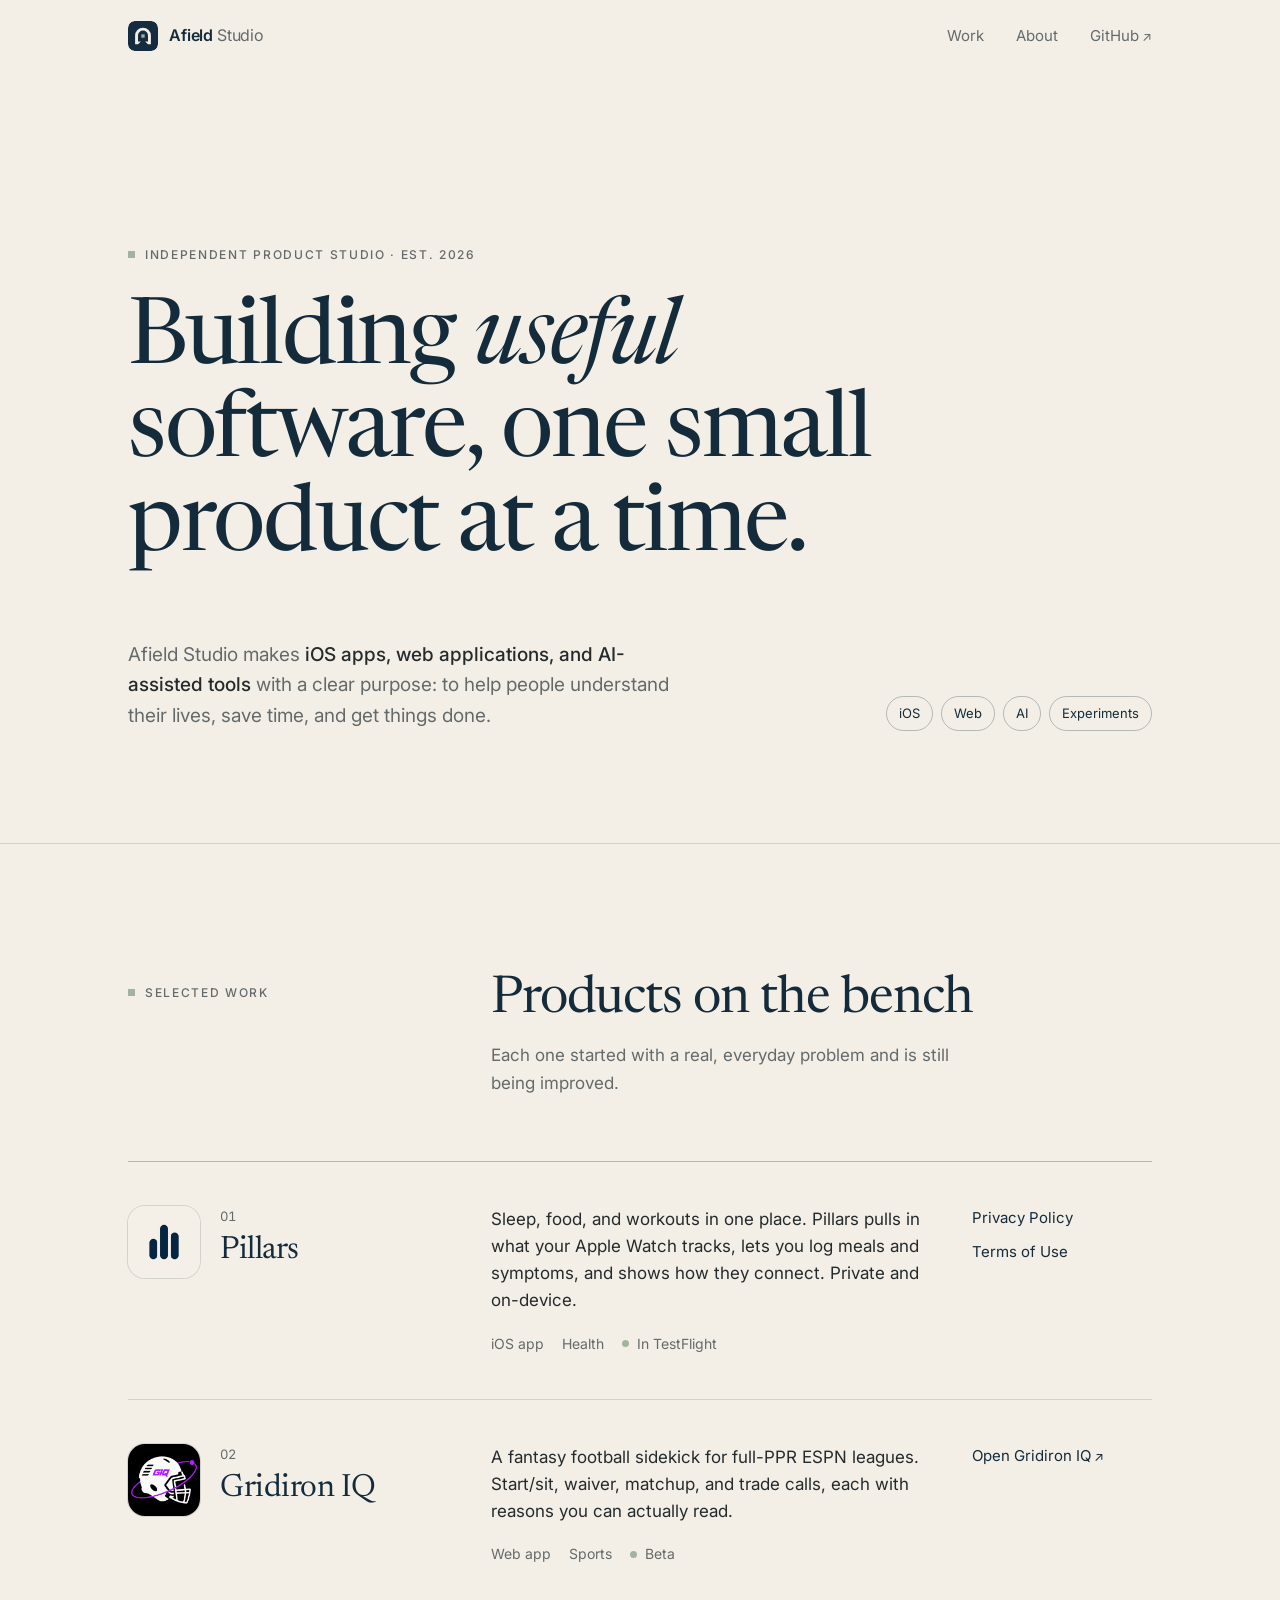
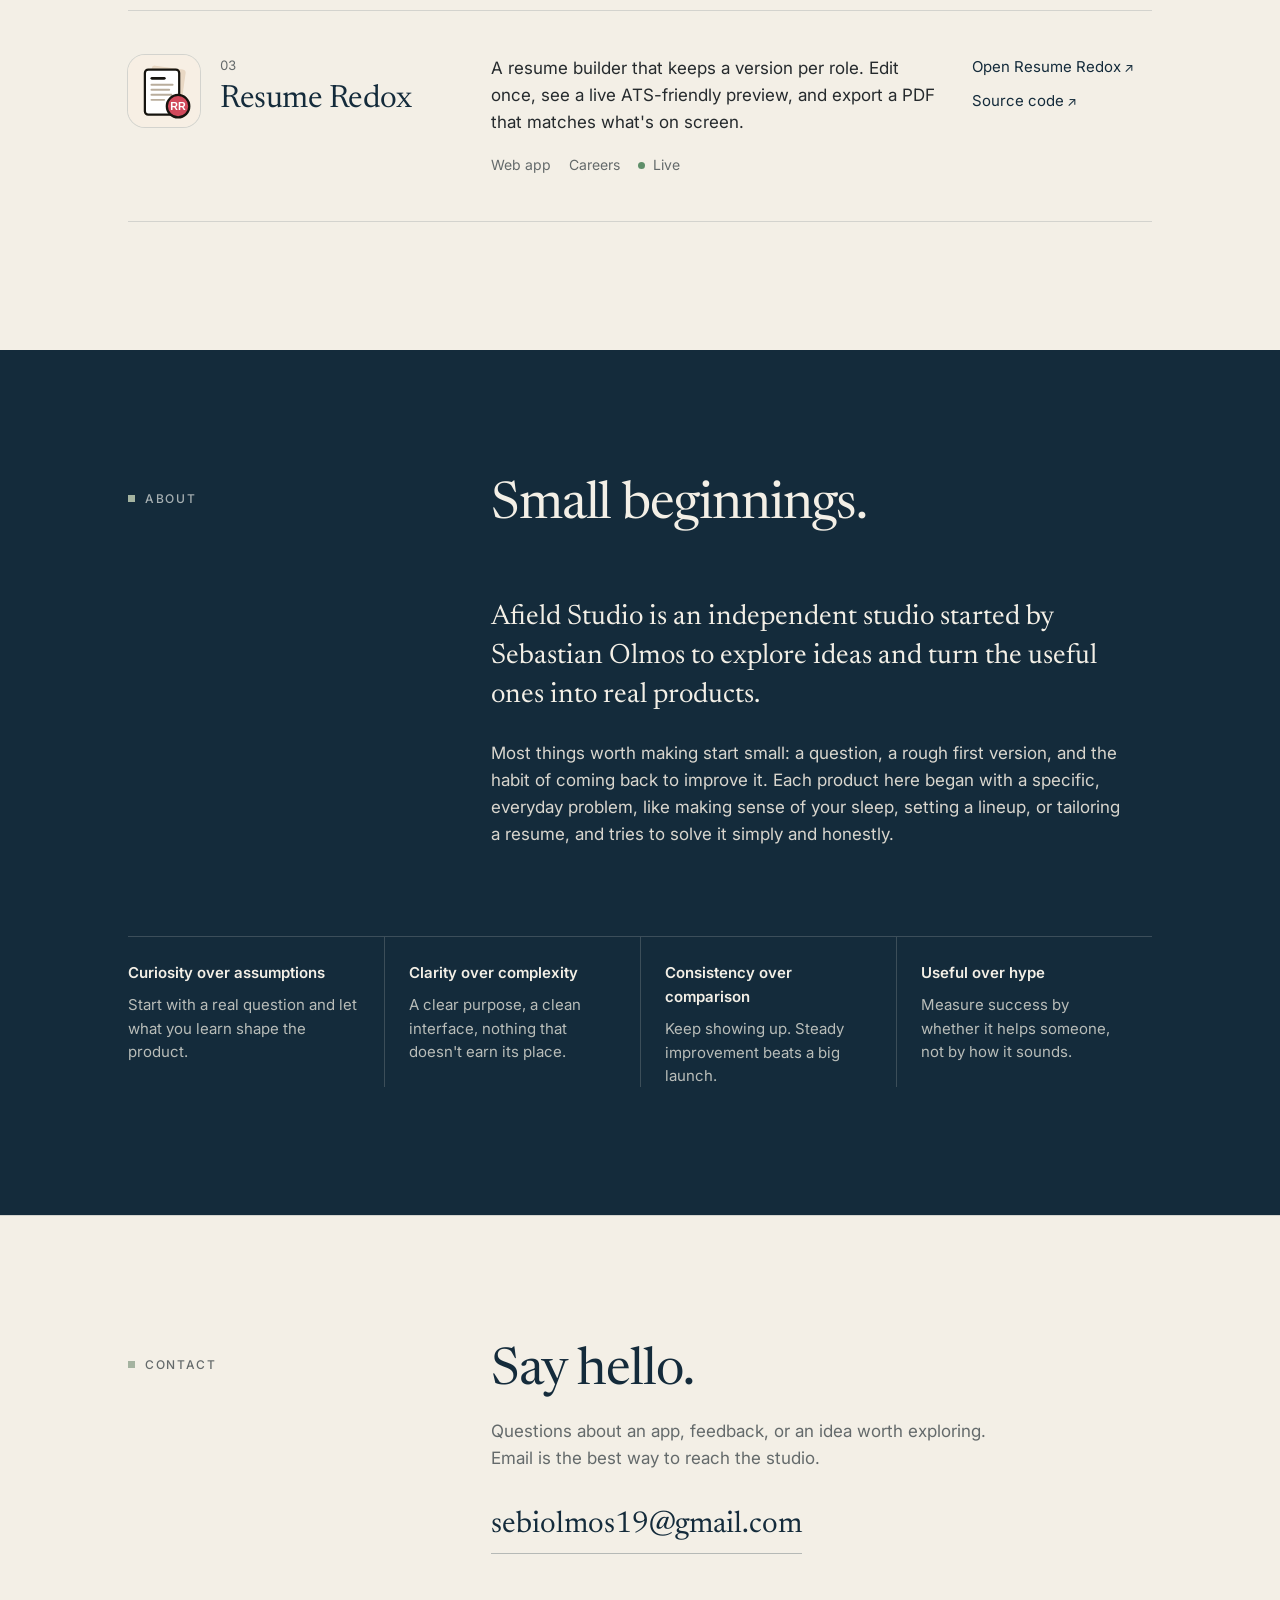
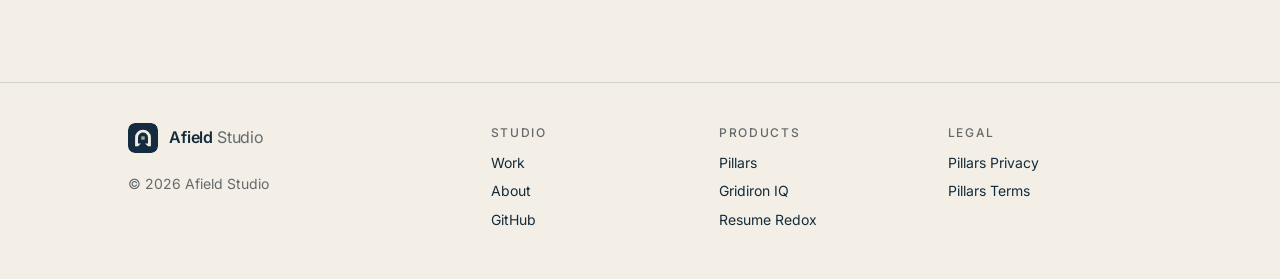
==== commit 887cef8b: "Redesign site: editorial layout for Afield Studio - New shared stylesheet (site.css) with navy/cream" ====
--- a/index.html
+++ b/index.html
@@ -4,82 +4,207 @@
 <meta charset="UTF-8" />
 <meta name="viewport" content="width=device-width, initial-scale=1" />
 <title>Afield Studio</title>
-<meta name="description" content="Afield Studio — apps currently on the workbench: Pillars, Gridiron IQ, and Resume Redox." />
+<meta name="description" content="Afield Studio is an independent product studio building iOS apps, web apps, and useful experiments: Pillars, Gridiron IQ, and Resume Redox." />
+<meta name="theme-color" content="#f3efe6" media="(prefers-color-scheme: light)" />
+<meta name="theme-color" content="#0f1d27" media="(prefers-color-scheme: dark)" />
+<meta property="og:title" content="Afield Studio" />
+<meta property="og:description" content="An independent product studio building useful software." />
+<meta property="og:image" content="https://afield-studio.github.io/assets/img/afield-icon.png" />
 <link rel="icon" href="favicon.svg" type="image/svg+xml" />
 <link rel="apple-touch-icon" href="apple-touch-icon.png" />
 <link rel="preconnect" href="https://fonts.googleapis.com" />
 <link rel="preconnect" href="https://fonts.gstatic.com" crossorigin />
-<link href="https://fonts.googleapis.com/css2?family=JetBrains+Mono:wght@500&family=Space+Grotesk:wght@400;600;700&display=swap" rel="stylesheet" />
-<link rel="stylesheet" href="assets/css/home.css" />
+<link href="https://fonts.googleapis.com/css2?family=Inter:wght@400;500;600&family=Newsreader:ital,opsz,wght@0,6..72,400;0,6..72,500;1,6..72,400&display=swap" rel="stylesheet" />
+<link rel="stylesheet" href="assets/css/site.css" />
 </head>
-<body class="home">
-<div class="shell">
-  <div class="bar">
-    <span class="tag-mono">afield-studio · est. 2026</span>
-    <button class="theme-toggle" type="button" aria-label="Toggle dark mode">
-      <svg viewBox="0 0 24 24" fill="none" stroke="currentColor" stroke-width="2" stroke-linecap="round" stroke-linejoin="round"><circle cx="12" cy="12" r="4"></circle><path d="M12 2v2M12 20v2M4.9 4.9l1.4 1.4M17.7 17.7l1.4 1.4M2 12h2M20 12h2M4.9 19.1l1.4-1.4M17.7 6.3l1.4-1.4"></path></svg>
-    </button>
+<body>
+<a class="skip" href="#main">Skip to content</a>
+
+<header class="site-header">
+  <div class="wrap">
+    <a class="wordmark" href="./" aria-label="Afield Studio, home">
+      <img src="assets/img/afield-icon.svg" alt="" width="30" height="30" />
+      <span>Afield <i>Studio</i></span>
+    </a>
+    <nav class="nav" aria-label="Primary">
+      <a href="#work">Work</a>
+      <a href="#about">About</a>
+      <a href="https://github.com/afield-studio" rel="noopener"><span class="ext">GitHub</span></a>
+    </nav>
   </div>
-
-  <header class="hero">
-    <h1 class="logo"><img class="logo-mark" src="assets/img/afield-icon.svg" alt="" width="96" height="96" />Afield<span class="visually-hidden"> Studio</span></h1>
-    <span class="logo-sub" aria-hidden="true">Studio</span>
-    <p>A tiny studio making apps for the things <strong>I actually care about</strong>. Here's what's on the workbench right now<span class="cursor" aria-hidden="true"></span></p>
-  </header>
-
-  <main>
-    <div class="bench-label"><span class="tag-mono">On the workbench</span></div>
-    <ul class="apps">
-      <li class="app pillars">
-        <img class="app-icon" src="assets/img/pillars-icon.png" alt="Pillars app icon" width="76" height="76" />
+</header>
+
+<main id="main">
+  <section class="hero wrap" aria-labelledby="hero-title">
+    <span class="label">Independent product studio · Est. 2026</span>
+    <h1 id="hero-title">Building <em>useful</em> software, one small product at a time.</h1>
+    <div class="hero-foot">
+      <p>Afield Studio makes <strong>iOS apps, web applications, and AI-assisted tools</strong> with a clear purpose: to help people understand their lives, save time, and get things done.</p>
+      <ul class="disciplines" aria-label="What the studio builds">
+        <li>iOS</li>
+        <li>Web</li>
+        <li>AI</li>
+        <li>Experiments</li>
+      </ul>
+    </div>
+  </section>
+
+  <section class="section" id="work" aria-labelledby="work-title">
+    <div class="wrap">
+      <div class="section-head">
+        <span class="label">Selected work</span>
         <div>
-          <div class="title">
-            <h2>Pillars</h2>
-            <span class="status testflight"><i></i>TestFlight</span>
-          </div>
-          <p>Sleep, food, and workouts in one place. Pulls in what your Apple Watch tracks, lets you log meals and symptoms, and shows how they connect. Private and on-device.</p>
-          <div class="links">
-            <a href="pillars/privacy/">Privacy Policy</a>
-            <a href="pillars/terms/">Terms of Use</a>
-          </div>
+          <h2 id="work-title">Products on the bench</h2>
+          <p>Each one started with a real, everyday problem and is still being improved.</p>
         </div>
-      </li>
-
-      <li class="app gridiron">
-        <img class="app-icon" src="assets/img/gridiron-iq-icon.png" alt="Gridiron IQ app icon" width="76" height="76" />
+      </div>
+
+      <ol class="work">
+        <li class="project" id="pillars">
+          <div class="project-id">
+            <img class="project-icon" src="assets/img/pillars-icon.png" alt="Pillars app icon" width="72" height="72" />
+            <div>
+              <span class="project-num">01</span>
+              <h3>Pillars</h3>
+            </div>
+          </div>
+          <div class="project-body">
+            <div>
+              <p>Sleep, food, and workouts in one place. Pillars pulls in what your Apple Watch tracks, lets you log meals and symptoms, and shows how they connect. Private and on-device.</p>
+              <dl class="meta">
+                <dt>Platform</dt><dd>iOS app</dd>
+                <dt>Area</dt><dd>Health</dd>
+                <dt>Status</dt><dd class="status">In TestFlight</dd>
+              </dl>
+            </div>
+            <ul class="project-links">
+              <li><a href="pillars/privacy/">Privacy Policy</a></li>
+              <li><a href="pillars/terms/">Terms of Use</a></li>
+            </ul>
+          </div>
+        </li>
+
+        <li class="project" id="gridiron-iq">
+          <div class="project-id">
+            <img class="project-icon" src="assets/img/gridiron-iq-icon.png" alt="Gridiron IQ app icon" width="72" height="72" />
+            <div>
+              <span class="project-num">02</span>
+              <h3>Gridiron IQ</h3>
+            </div>
+          </div>
+          <div class="project-body">
+            <div>
+              <p>A fantasy football sidekick for full-PPR ESPN leagues. Start/sit, waiver, matchup, and trade calls, each with reasons you can actually read.</p>
+              <dl class="meta">
+                <dt>Platform</dt><dd>Web app</dd>
+                <dt>Area</dt><dd>Sports</dd>
+                <dt>Status</dt><dd class="status">Beta</dd>
+              </dl>
+            </div>
+            <ul class="project-links">
+              <li><a href="https://fantasyfootballoptimizer-kappa.vercel.app" rel="noopener"><span class="ext">Open Gridiron IQ</span></a></li>
+            </ul>
+          </div>
+        </li>
+
+        <li class="project" id="resume-redox">
+          <div class="project-id">
+            <img class="project-icon" src="assets/img/resume-redox-icon.svg" alt="Resume Redox app icon" width="72" height="72" />
+            <div>
+              <span class="project-num">03</span>
+              <h3>Resume Redox</h3>
+            </div>
+          </div>
+          <div class="project-body">
+            <div>
+              <p>A resume builder that keeps a version per role. Edit once, see a live ATS-friendly preview, and export a PDF that matches what's on screen.</p>
+              <dl class="meta">
+                <dt>Platform</dt><dd>Web app</dd>
+                <dt>Area</dt><dd>Careers</dd>
+                <dt>Status</dt><dd class="status live">Live</dd>
+              </dl>
+            </div>
+            <ul class="project-links">
+              <li><a href="https://resume-redox.vercel.app" rel="noopener"><span class="ext">Open Resume Redox</span></a></li>
+              <li><a href="https://github.com/solmos1900/Resume-Redox" rel="noopener"><span class="ext">Source code</span></a></li>
+            </ul>
+          </div>
+        </li>
+      </ol>
+    </div>
+  </section>
+
+  <section class="section about" id="about" aria-labelledby="about-title">
+    <div class="wrap">
+      <div class="section-head">
+        <span class="label">About</span>
         <div>
-          <div class="title">
-            <h2>Gridiron IQ</h2>
-            <span class="status"><i></i>Beta</span>
-          </div>
-          <p>A fantasy football sidekick for full-PPR ESPN leagues. Start/sit, waiver, matchup, and trade calls with reasons you can actually read.</p>
-          <div class="links">
-            <a href="https://fantasyfootballoptimizer-kappa.vercel.app" target="_blank" rel="noopener">Open Gridiron IQ ↗</a>
-          </div>
+          <h2 id="about-title">Small beginnings.</h2>
         </div>
-      </li>
-      <li class="app redox">
-        <img class="app-icon" src="assets/img/resume-redox-icon.svg" alt="Resume Redox app icon" width="76" height="76" />
-        <div>
-          <div class="title">
-            <h2>Resume Redox</h2>
-            <span class="status"><i></i>Live</span>
-          </div>
-          <p>A resume builder that keeps a version per role. Edit once, see a live ATS-friendly preview, and export a PDF that matches what's on screen.</p>
-          <div class="links">
-            <a href="https://resume-redox.vercel.app" target="_blank" rel="noopener">Open Resume Redox ↗</a>
-            <a href="https://github.com/solmos1900/Resume-Redox" target="_blank" rel="noopener">Source ↗</a>
-          </div>
+      </div>
+      <div class="about-body">
+        <div class="about-copy">
+          <p class="about-lede">Afield Studio is an independent studio started by Sebastian Olmos to explore ideas and turn the useful ones into real products.</p>
+          <p>Most things worth making start small: a question, a rough first version, and the habit of coming back to improve it. Each product here began with a specific, everyday problem, like making sense of your sleep, setting a lineup, or tailoring a resume, and tries to solve it simply and honestly.</p>
         </div>
-      </li>
-    </ul>
-  </main>
-
-  <footer class="foot">
-    <span class="tag-mono">© <span data-year>2026</span> Afield Studio</span>
-    <span class="tag-mono"><a href="mailto:sebiolmos19@gmail.com">sebiolmos19@gmail.com</a></span>
-  </footer>
-</div>
+      </div>
+      <ul class="principles">
+        <li><h3>Curiosity over assumptions</h3><p>Start with a real question and let what you learn shape the product.</p></li>
+        <li><h3>Clarity over complexity</h3><p>A clear purpose, a clean interface, nothing that doesn't earn its place.</p></li>
+        <li><h3>Consistency over comparison</h3><p>Keep showing up. Steady improvement beats a big launch.</p></li>
+        <li><h3>Useful over hype</h3><p>Measure success by whether it helps someone, not by how it sounds.</p></li>
+      </ul>
+    </div>
+  </section>
+
+  <section class="section" id="contact" aria-labelledby="contact-title">
+    <div class="wrap contact">
+      <span class="label">Contact</span>
+      <div>
+        <h2 id="contact-title">Say hello.</h2>
+        <p>Questions about an app, feedback, or an idea worth exploring. Email is the best way to reach the studio.</p>
+        <a class="mail" href="mailto:sebiolmos19@gmail.com">sebiolmos19@gmail.com</a>
+      </div>
+    </div>
+  </section>
+</main>
+
+<footer class="site-footer">
+  <div class="wrap">
+    <div class="footer-brand">
+      <a class="wordmark" href="./" aria-label="Afield Studio, home">
+        <img src="assets/img/afield-icon.svg" alt="" width="30" height="30" />
+        <span>Afield <i>Studio</i></span>
+      </a>
+      <p>© <span data-year>2026</span> Afield Studio</p>
+    </div>
+    <div class="footer-cols">
+      <div>
+        <h2>Studio</h2>
+        <ul>
+          <li><a href="#work">Work</a></li>
+          <li><a href="#about">About</a></li>
+          <li><a href="https://github.com/afield-studio" rel="noopener">GitHub</a></li>
+        </ul>
+      </div>
+      <div>
+        <h2>Products</h2>
+        <ul>
+          <li><a href="#pillars">Pillars</a></li>
+          <li><a href="#gridiron-iq">Gridiron IQ</a></li>
+          <li><a href="#resume-redox">Resume Redox</a></li>
+        </ul>
+      </div>
+      <div>
+        <h2>Legal</h2>
+        <ul>
+          <li><a href="pillars/privacy/">Pillars Privacy</a></li>
+          <li><a href="pillars/terms/">Pillars Terms</a></li>
+        </ul>
+      </div>
+    </div>
+  </div>
+</footer>
 <script src="assets/js/main.js"></script>
 </body>
 </html>
--- a/assets/css/site.css
+++ b/assets/css/site.css
@@ -0,0 +1,263 @@
+/* Afield Studio — shared styles for the homepage and product legal pages. */
+:root {
+  --cream: #f3efe6;
+  --cream-raised: #f8f5ee;
+  --navy: #142b3b;
+  --sage: #a4b3a0;
+  --charcoal: #252a2d;
+  --gray: #646a6b;
+  --line: rgba(20, 43, 59, 0.14);
+  --line-strong: rgba(20, 43, 59, 0.28);
+
+  --bg: var(--cream);
+  --bg-raised: var(--cream-raised);
+  --ink: var(--navy);
+  --ink-body: var(--charcoal);
+  --ink-soft: var(--gray);
+
+  --serif: "Newsreader", "Iowan Old Style", Georgia, serif;
+  --sans: "Inter", -apple-system, BlinkMacSystemFont, "Segoe UI", sans-serif;
+
+  --page: 1120px;
+  --gutter: clamp(16px, 5vw, 48px);
+  --ease: cubic-bezier(.2, .7, .2, 1);
+  color-scheme: light;
+}
+@media (prefers-color-scheme: dark) {
+  :root {
+    --bg: #0f1d27;
+    --bg-raised: #142534;
+    --ink: #f3efe6;
+    --ink-body: #dcd8cf;
+    --ink-soft: #9ba3a3;
+    --line: rgba(243, 239, 230, 0.12);
+    --line-strong: rgba(243, 239, 230, 0.26);
+    color-scheme: dark;
+  }
+}
+
+*, *::before, *::after { box-sizing: border-box; }
+html { scroll-behavior: smooth; scroll-padding-top: 88px; }
+body {
+  margin: 0;
+  background: var(--bg);
+  color: var(--ink-body);
+  font-family: var(--sans);
+  font-size: 17px;
+  line-height: 1.6;
+  -webkit-font-smoothing: antialiased;
+  text-rendering: optimizeLegibility;
+}
+img { display: block; max-width: 100%; }
+a { color: inherit; }
+:focus-visible { outline: 2px solid var(--ink); outline-offset: 3px; border-radius: 2px; }
+::selection { background: var(--sage); color: var(--navy); }
+
+.wrap { max-width: var(--page); margin: 0 auto; padding: 0 var(--gutter); }
+.skip {
+  position: absolute; left: var(--gutter); top: -60px; z-index: 20;
+  background: var(--ink); color: var(--bg); padding: 8px 14px; text-decoration: none; font-size: 14px;
+}
+.skip:focus { top: 12px; }
+
+/* Small uppercase label; the sage square echoes the logo's centre. */
+.label {
+  display: inline-flex; align-items: center; gap: 10px;
+  font-size: 12px; font-weight: 500; letter-spacing: .14em; text-transform: uppercase; color: var(--ink-soft);
+}
+.label::before { content: ""; width: 7px; height: 7px; background: var(--sage); flex: none; }
+
+/* ---------- Header ---------- */
+.site-header {
+  position: sticky; top: 0; z-index: 10;
+  background: var(--bg);
+  border-bottom: 1px solid transparent;
+  transition: border-color .3s var(--ease);
+}
+.site-header.scrolled { border-bottom-color: var(--line); }
+.site-header .wrap { display: flex; align-items: center; justify-content: space-between; height: 72px; }
+
+.wordmark { display: inline-flex; align-items: center; gap: 11px; text-decoration: none; color: var(--ink); }
+.wordmark img { width: 30px; height: 30px; border-radius: 7px; }
+.wordmark span { font-size: 16px; font-weight: 600; letter-spacing: -0.01em; }
+.wordmark span i { font-style: normal; font-weight: 400; color: var(--ink-soft); }
+
+.nav { display: flex; align-items: center; gap: clamp(18px, 3vw, 32px); }
+.nav a { font-size: 15px; text-decoration: none; color: var(--ink-soft); transition: color .2s var(--ease); }
+.nav a:hover, .nav a[aria-current="page"] { color: var(--ink); }
+.ext::after { content: "↗"; display: inline-block; margin-left: 3px; font-size: .85em; transition: transform .25s var(--ease); }
+a:hover > .ext::after, .ext:hover::after { transform: translate(2px, -2px); }
+
+/* ---------- Hero ---------- */
+.hero { padding-top: clamp(72px, 13vw, 168px); padding-bottom: clamp(64px, 9vw, 112px); }
+.hero h1 {
+  font-family: var(--serif); font-weight: 400; color: var(--ink);
+  font-size: clamp(44px, 7.4vw, 92px); line-height: 1.02; letter-spacing: -0.025em;
+  margin: 28px 0 0; max-width: 16ch;
+}
+.hero h1 em { font-style: italic; }
+.hero-foot {
+  display: grid; grid-template-columns: minmax(0, 1fr) auto; gap: 32px; align-items: end;
+  margin-top: clamp(40px, 6vw, 64px);
+}
+.hero-foot p { margin: 0; max-width: 46ch; font-size: clamp(17px, 2vw, 19px); color: var(--ink-soft); }
+.hero-foot p strong { color: var(--ink-body); font-weight: 500; }
+.disciplines { display: flex; gap: 8px; flex-wrap: wrap; margin: 0; padding: 0; list-style: none; }
+.disciplines li {
+  font-size: 13px; color: var(--ink); padding: 6px 12px;
+  border: 1px solid var(--line-strong); border-radius: 999px;
+}
+
+/* ---------- Section heads ---------- */
+.section { padding: clamp(72px, 10vw, 128px) 0; border-top: 1px solid var(--line); }
+.section-head { display: grid; grid-template-columns: 1fr 2fr; gap: 32px; align-items: start; margin-bottom: clamp(40px, 6vw, 64px); }
+.section-head > .label, .contact > .label { padding-top: .9em; }
+.section-head h2 {
+  font-family: var(--serif); font-weight: 400; color: var(--ink);
+  font-size: clamp(32px, 4.4vw, 52px); line-height: 1.08; letter-spacing: -0.02em; margin: 0;
+}
+.section-head p { margin: 14px 0 0; max-width: 46ch; color: var(--ink-soft); }
+
+/* ---------- Work ---------- */
+.work { list-style: none; margin: 0; padding: 0; border-top: 1px solid var(--line-strong); }
+.project {
+  display: grid; grid-template-columns: 1fr 2fr; gap: 32px;
+  padding: clamp(28px, 4vw, 44px) 0; border-bottom: 1px solid var(--line);
+}
+.project-id { display: flex; gap: 20px; align-items: flex-start; }
+.project-icon {
+  width: 72px; height: 72px; flex: none; border-radius: 17px;
+  box-shadow: 0 0 0 1px var(--line); transition: transform .5s var(--ease);
+}
+.project:hover .project-icon { transform: translateY(-3px); }
+.project-num { font-size: 13px; color: var(--ink-soft); font-variant-numeric: tabular-nums; margin-bottom: 6px; display: block; }
+.project h3 {
+  font-family: var(--serif); font-weight: 400; color: var(--ink);
+  font-size: clamp(26px, 3vw, 32px); line-height: 1.1; letter-spacing: -0.015em; margin: 0;
+}
+.project-body { display: grid; grid-template-columns: minmax(0, 1fr) 180px; gap: 32px; }
+.project-body p { margin: 0 0 18px; max-width: 52ch; }
+.meta { display: flex; flex-wrap: wrap; gap: 6px 18px; margin: 0; font-size: 14px; color: var(--ink-soft); }
+.meta dt { position: absolute; width: 1px; height: 1px; overflow: hidden; clip: rect(0 0 0 0); }
+.meta dd { margin: 0; }
+.status { display: inline-flex; align-items: center; gap: 8px; }
+.status::before { content: ""; width: 7px; height: 7px; border-radius: 50%; background: var(--sage); }
+.status.live::before { background: #5f8f6a; }
+.project-links { display: flex; flex-direction: column; gap: 10px; margin: 0; padding: 0; list-style: none; font-size: 15px; }
+.project-links a {
+  color: var(--ink); text-decoration: none;
+  background: linear-gradient(currentColor, currentColor) 0 100% / 0 1px no-repeat;
+  padding-bottom: 2px; transition: background-size .35s var(--ease);
+}
+.project-links a:hover { background-size: 100% 1px; }
+
+/* ---------- About (the one dark section) ---------- */
+.about { background: var(--navy); color: #d9d6ce; border-top: 0; }
+.about .label { color: #a7b0b2; }
+.about .section-head h2 { color: var(--cream); }
+.about-body { display: grid; grid-template-columns: 1fr 2fr; gap: 32px; }
+.about-copy { grid-column: 2; }
+.about-lede { margin: 0; max-width: 40ch; font-family: var(--serif); font-size: clamp(22px, 2.6vw, 28px); line-height: 1.4; color: var(--cream); }
+.about-copy p:not(.about-lede) { margin: 24px 0 0; max-width: 58ch; }
+.principles {
+  display: grid; grid-template-columns: repeat(4, minmax(0, 1fr)); gap: 0;
+  margin: clamp(56px, 8vw, 88px) 0 0; padding: 0; list-style: none;
+  border-top: 1px solid rgba(243, 239, 230, 0.18);
+}
+.principles li { padding: 24px 24px 0 0; }
+.principles li + li { padding-left: 24px; border-left: 1px solid rgba(243, 239, 230, 0.18); }
+.principles h3 { margin: 0 0 8px; font-size: 15px; font-weight: 600; color: var(--cream); }
+.principles p { margin: 0; font-size: 15px; line-height: 1.55; color: #b9bdb9; }
+@media (prefers-color-scheme: dark) {
+  .about { background: var(--bg-raised); border-top: 1px solid var(--line); border-bottom: 1px solid var(--line); }
+}
+
+/* ---------- Contact ---------- */
+.contact { display: grid; grid-template-columns: 1fr 2fr; gap: 32px; align-items: start; }
+.contact h2 {
+  font-family: var(--serif); font-weight: 400; color: var(--ink);
+  font-size: clamp(32px, 4.4vw, 52px); line-height: 1.08; letter-spacing: -0.02em; margin: 0 0 18px;
+}
+.contact p { margin: 0; max-width: 46ch; color: var(--ink-soft); }
+.mail {
+  display: inline-block; margin-top: 28px;
+  font-family: var(--serif); font-size: clamp(22px, 3vw, 30px); color: var(--ink); text-decoration: none;
+  border-bottom: 1px solid var(--line-strong); padding-bottom: 4px; transition: border-color .25s var(--ease);
+  overflow-wrap: anywhere;
+}
+.mail:hover { border-bottom-color: var(--ink); }
+
+/* ---------- Footer ---------- */
+.site-footer { border-top: 1px solid var(--line); padding: 40px 0 48px; font-size: 14px; color: var(--ink-soft); }
+.site-footer .wrap { display: grid; grid-template-columns: 1fr 2fr; gap: 32px; }
+.footer-cols { display: grid; grid-template-columns: repeat(3, minmax(0, 1fr)); gap: 24px; }
+.footer-cols h2 { margin: 0 0 10px; font-size: 12px; font-weight: 500; letter-spacing: .14em; text-transform: uppercase; }
+.footer-cols ul { margin: 0; padding: 0; list-style: none; display: grid; gap: 6px; }
+.footer-cols a { color: var(--ink); text-decoration: none; }
+.footer-cols a:hover { text-decoration: underline; text-underline-offset: 3px; }
+.footer-brand p { margin: 14px 0 0; }
+
+/* ---------- Legal pages ---------- */
+.doc-head { padding: clamp(56px, 9vw, 104px) 0 clamp(36px, 5vw, 56px); }
+.doc-head .crumb { display: flex; align-items: center; gap: 14px; }
+.doc-head .crumb img { width: 44px; height: 44px; border-radius: 11px; box-shadow: 0 0 0 1px var(--line); }
+.doc-head h1 {
+  font-family: var(--serif); font-weight: 400; color: var(--ink);
+  font-size: clamp(40px, 6vw, 68px); line-height: 1.04; letter-spacing: -0.025em; margin: 28px 0 14px;
+}
+.doc-head .effective { margin: 0; font-size: 15px; color: var(--ink-soft); }
+.doc-layout { display: grid; grid-template-columns: 1fr 2fr; gap: 32px; padding-bottom: clamp(72px, 10vw, 128px); }
+.doc-tabs { position: sticky; top: 104px; align-self: start; display: grid; gap: 4px; font-size: 15px; }
+.doc-tabs a { text-decoration: none; color: var(--ink-soft); padding: 4px 0 4px 14px; border-left: 1px solid var(--line); }
+.doc-tabs a:hover { color: var(--ink); }
+.doc-tabs a[aria-current="page"] { color: var(--ink); border-left-color: var(--ink); }
+
+.doc { max-width: 64ch; }
+.doc > :first-child { margin-top: 0; }
+.doc h2 {
+  font-family: var(--serif); font-weight: 500; color: var(--ink);
+  font-size: 24px; line-height: 1.25; letter-spacing: -0.01em; margin: 48px 0 12px;
+}
+.doc p, .doc ul, .doc ol { margin: 0 0 14px; }
+.doc ul, .doc ol { padding-left: 1.2em; }
+.doc li { margin-bottom: 8px; }
+.doc li::marker { color: var(--ink-soft); }
+.doc strong { color: var(--ink); font-weight: 600; }
+.doc a { color: var(--ink); text-underline-offset: 3px; text-decoration-color: var(--line-strong); }
+.doc a:hover { text-decoration-color: currentColor; }
+.doc .glance {
+  background: var(--bg-raised); border: 1px solid var(--line); padding: 24px 28px 12px; margin-bottom: 8px;
+}
+.doc .glance h2 { margin-top: 0; font-size: 20px; }
+
+/* ---------- Responsive ---------- */
+@media (max-width: 860px) {
+  .about-copy { grid-column: auto; }
+  .section-head, .about-body, .project, .contact, .site-footer .wrap, .doc-layout { grid-template-columns: 1fr; }
+  .section-head { gap: 20px; }
+  .project { gap: 20px; }
+  .project-body { grid-template-columns: 1fr; gap: 20px; }
+  .project-links { flex-direction: row; flex-wrap: wrap; gap: 10px 22px; }
+  .principles { grid-template-columns: repeat(2, minmax(0, 1fr)); }
+  .principles li:nth-child(3) { padding-left: 0; border-left: 0; }
+  .principles li:nth-child(n+3) { margin-top: 24px; border-top: 1px solid rgba(243, 239, 230, 0.18); }
+  .hero-foot { grid-template-columns: 1fr; }
+  .doc-tabs { position: static; display: flex; gap: 22px; border-bottom: 1px solid var(--line); }
+  .doc-tabs a { border-left: 0; padding: 0 0 10px; margin-bottom: -1px; border-bottom: 1px solid transparent; }
+  .doc-tabs a[aria-current="page"] { border-bottom-color: var(--ink); }
+}
+@media (max-width: 520px) {
+  body { font-size: 16px; }
+  .site-header .wrap { height: 64px; }
+  .nav { gap: 16px; }
+  .nav a { font-size: 14px; }
+  .principles { grid-template-columns: 1fr; }
+  .principles li, .principles li + li { padding: 20px 0 0; border-left: 0; }
+  .principles li + li { margin-top: 20px; border-top: 1px solid rgba(243, 239, 230, 0.18); }
+  .footer-cols { grid-template-columns: repeat(2, minmax(0, 1fr)); }
+  .doc .glance { padding: 20px 18px 8px; }
+}
+@media (prefers-reduced-motion: reduce) {
+  html { scroll-behavior: auto; }
+  *, *::before, *::after { transition: none !important; }
+}
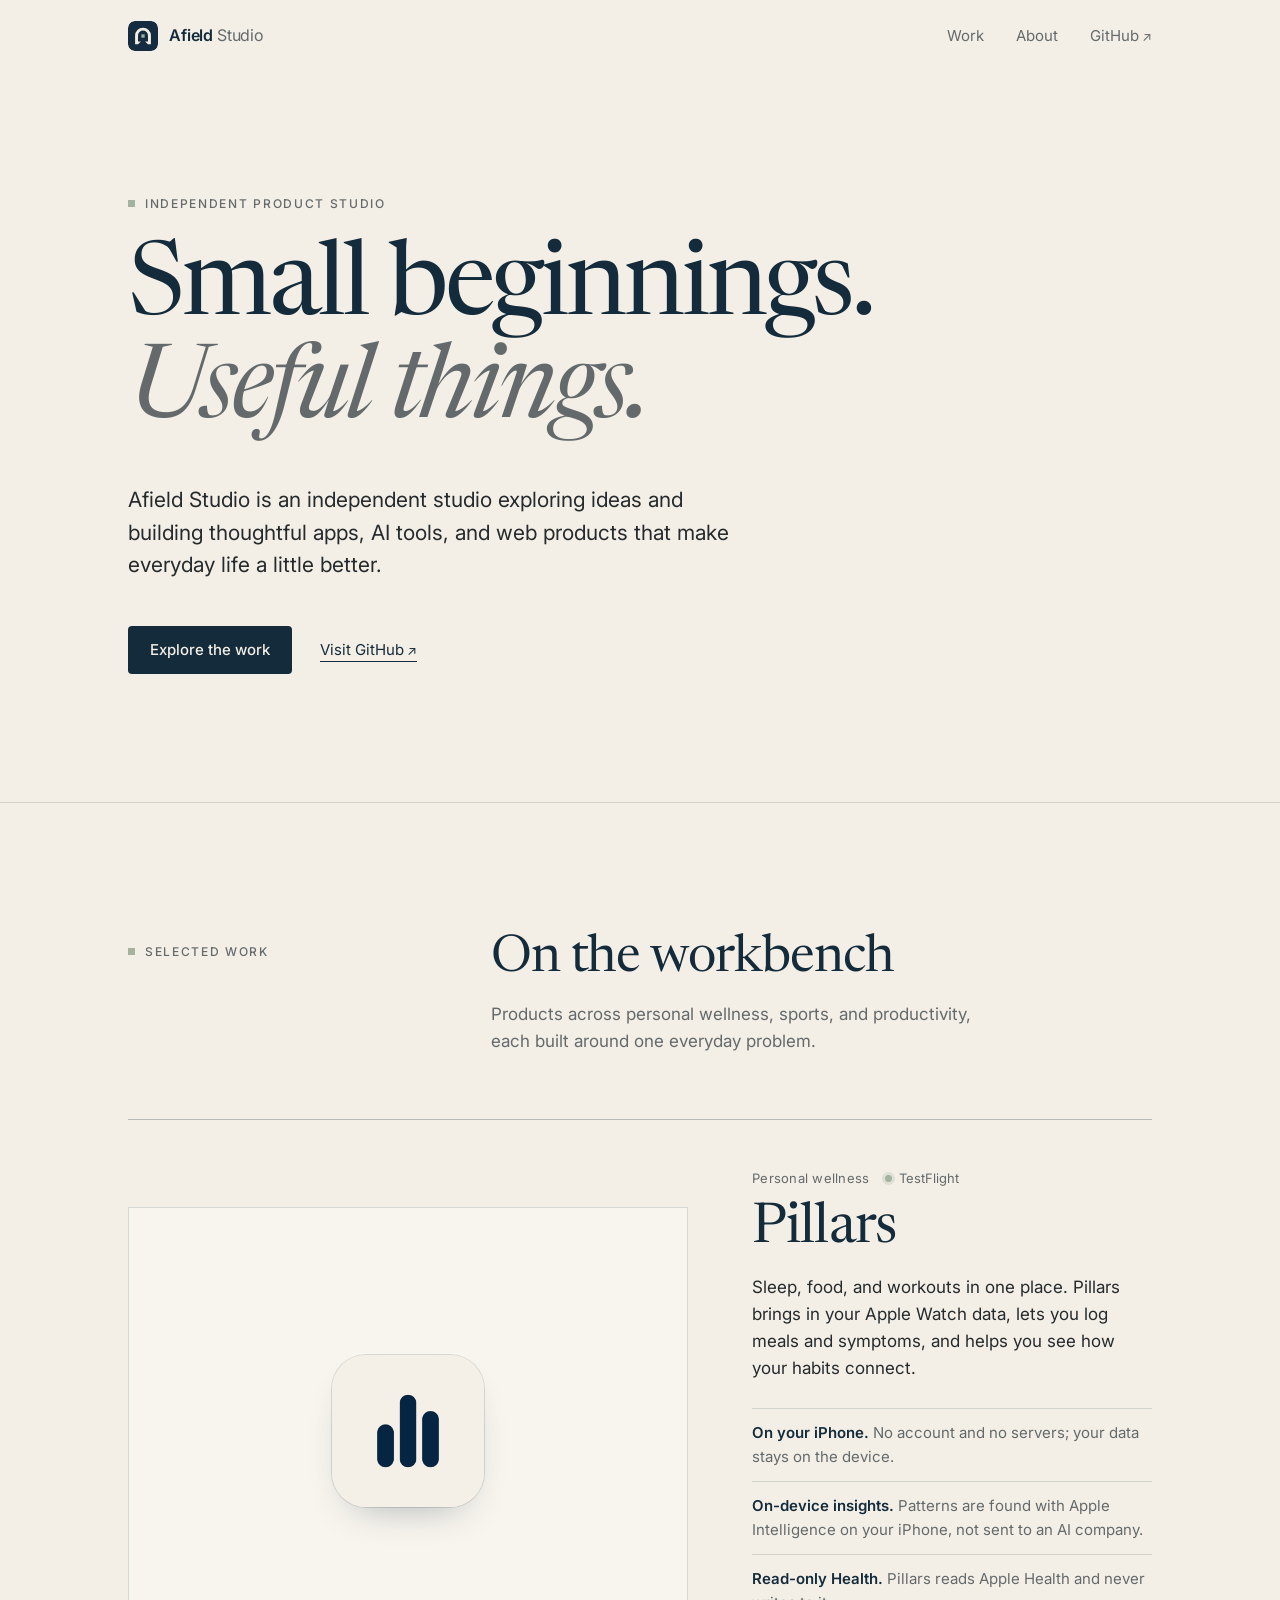
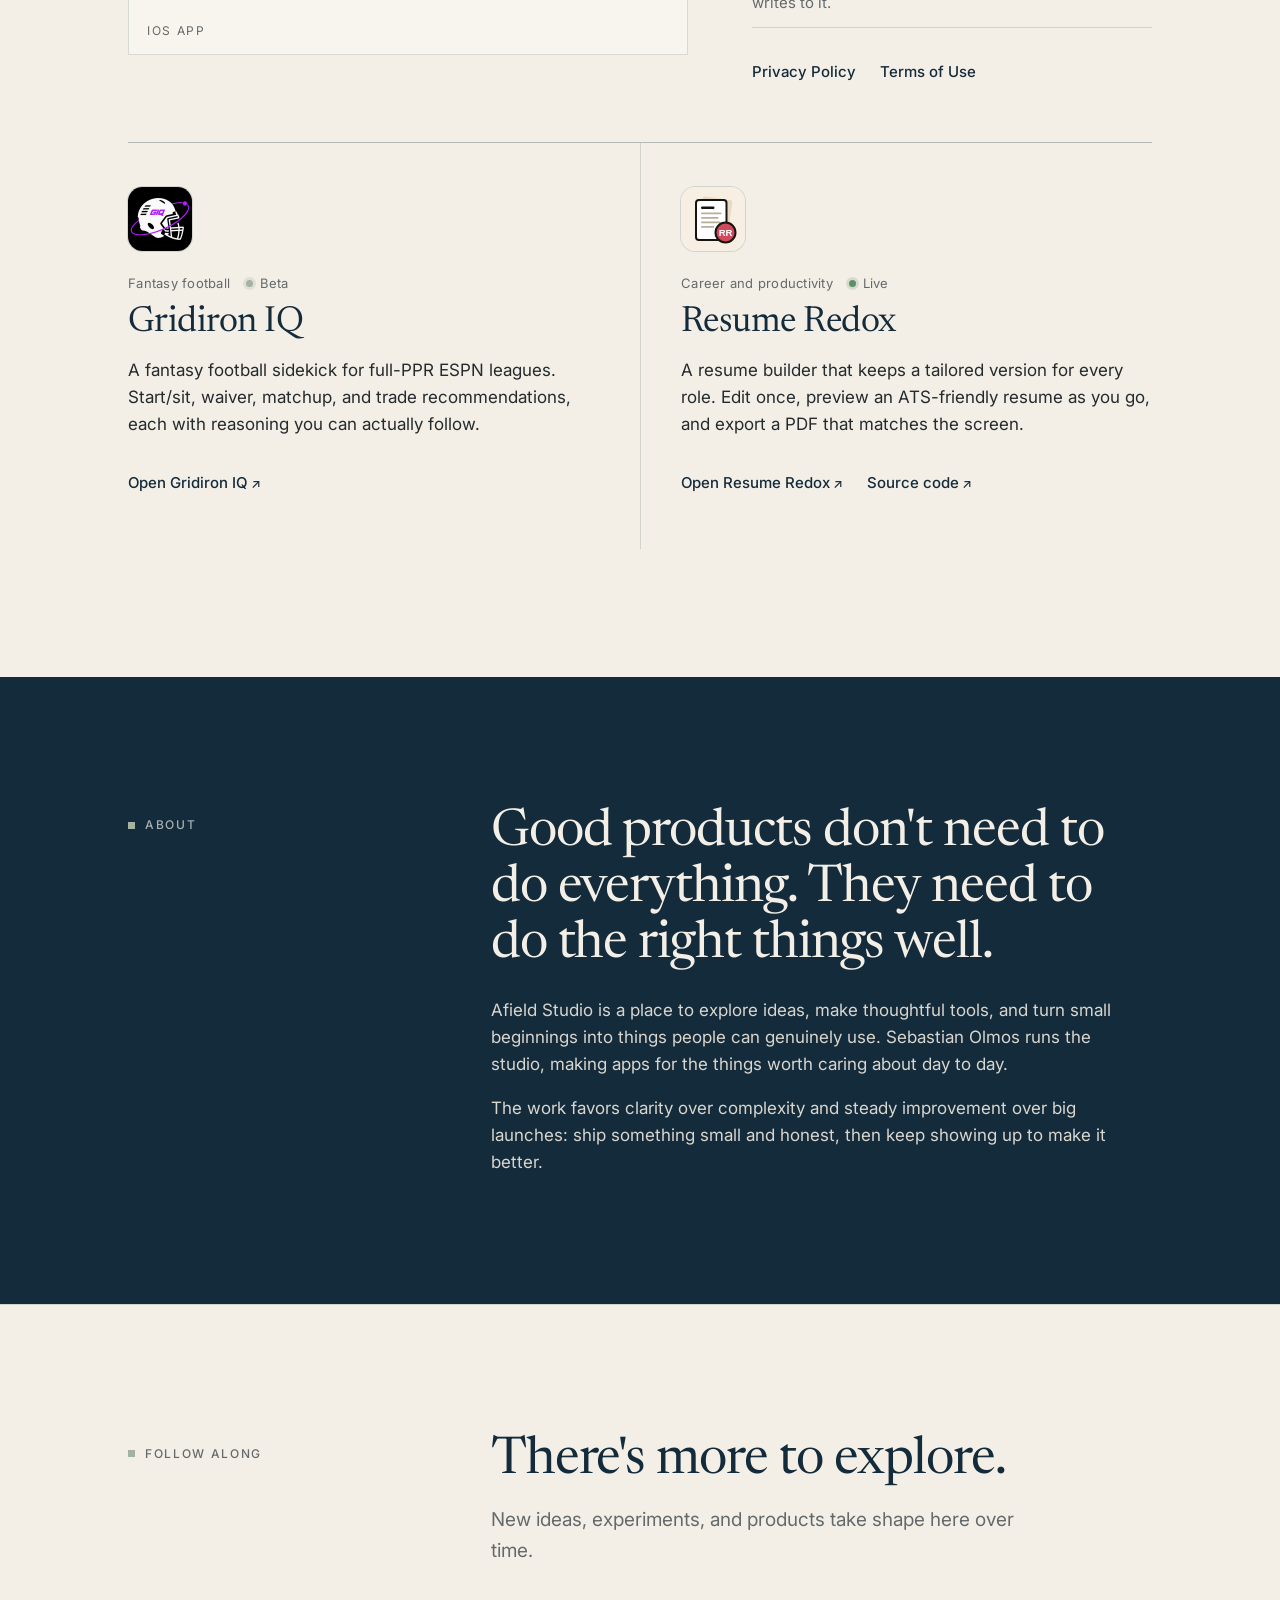
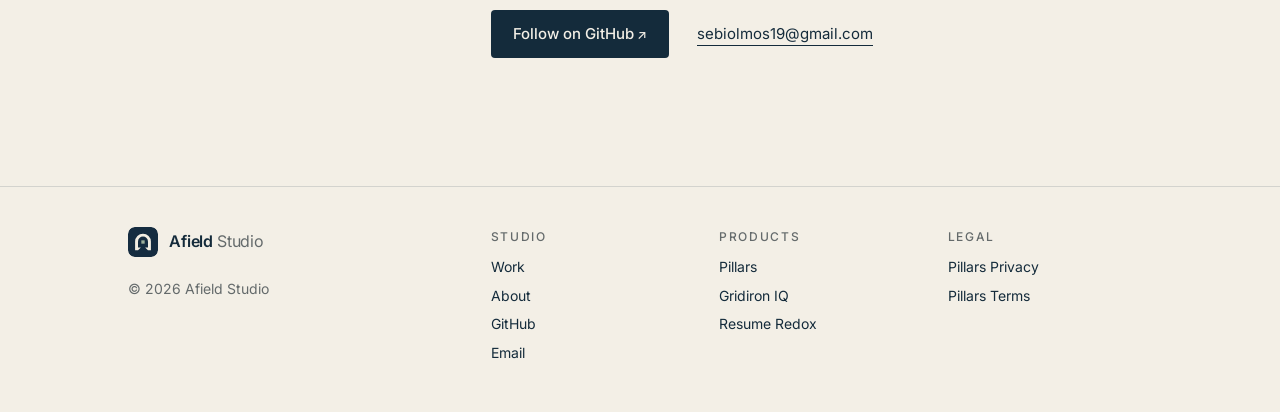
==== commit cbe8ac28: "Align homepage with full redesign brief - Hero: brief's copy with Explore the work / Visit GitHub ac" ====
--- a/index.html
+++ b/index.html
@@ -3,12 +3,12 @@
 <head>
 <meta charset="UTF-8" />
 <meta name="viewport" content="width=device-width, initial-scale=1" />
-<title>Afield Studio</title>
-<meta name="description" content="Afield Studio is an independent product studio building iOS apps, web apps, and useful experiments: Pillars, Gridiron IQ, and Resume Redox." />
+<title>Afield Studio · Independent product studio</title>
+<meta name="description" content="Afield Studio is an independent product studio building thoughtful iOS apps, AI tools, and web products, including Pillars, Gridiron IQ, and Resume Redox." />
 <meta name="theme-color" content="#f3efe6" media="(prefers-color-scheme: light)" />
 <meta name="theme-color" content="#0f1d27" media="(prefers-color-scheme: dark)" />
 <meta property="og:title" content="Afield Studio" />
-<meta property="og:description" content="An independent product studio building useful software." />
+<meta property="og:description" content="Small beginnings. Useful things. An independent studio building thoughtful apps, AI tools, and web products." />
 <meta property="og:image" content="https://afield-studio.github.io/assets/img/afield-icon.png" />
 <link rel="icon" href="favicon.svg" type="image/svg+xml" />
 <link rel="apple-touch-icon" href="apple-touch-icon.png" />
@@ -36,134 +36,101 @@
 
 <main id="main">
   <section class="hero wrap" aria-labelledby="hero-title">
-    <span class="label">Independent product studio · Est. 2026</span>
-    <h1 id="hero-title">Building <em>useful</em> software, one small product at a time.</h1>
-    <div class="hero-foot">
-      <p>Afield Studio makes <strong>iOS apps, web applications, and AI-assisted tools</strong> with a clear purpose: to help people understand their lives, save time, and get things done.</p>
-      <ul class="disciplines" aria-label="What the studio builds">
-        <li>iOS</li>
-        <li>Web</li>
-        <li>AI</li>
-        <li>Experiments</li>
-      </ul>
+    <span class="label">Independent product studio</span>
+    <h1 id="hero-title"><span>Small beginnings.</span> <em>Useful things.</em></h1>
+    <p class="hero-lede">Afield Studio is an independent studio exploring ideas and building thoughtful apps, AI tools, and web products that make everyday life a little better.</p>
+    <div class="actions">
+      <a class="btn" href="#work">Explore the work</a>
+      <a class="text-link" href="https://github.com/afield-studio" rel="noopener"><span class="ext">Visit GitHub</span></a>
     </div>
   </section>
 
   <section class="section" id="work" aria-labelledby="work-title">
     <div class="wrap">
-      <div class="section-head">
+      <div class="section-head reveal">
         <span class="label">Selected work</span>
         <div>
-          <h2 id="work-title">Products on the bench</h2>
-          <p>Each one started with a real, everyday problem and is still being improved.</p>
+          <h2 id="work-title">On the workbench</h2>
+          <p>Products across personal wellness, sports, and productivity, each built around one everyday problem.</p>
         </div>
       </div>
 
-      <ol class="work">
-        <li class="project" id="pillars">
-          <div class="project-id">
-            <img class="project-icon" src="assets/img/pillars-icon.png" alt="Pillars app icon" width="72" height="72" />
-            <div>
-              <span class="project-num">01</span>
-              <h3>Pillars</h3>
-            </div>
+      <article class="feature reveal" id="pillars" aria-labelledby="pillars-title">
+        <div class="feature-visual">
+          <img src="assets/img/pillars-icon.png" alt="Pillars app icon" width="128" height="128" />
+          <span class="feature-caption">iOS app</span>
+        </div>
+        <div class="feature-body">
+          <div class="project-top">
+            <span class="category">Personal wellness</span>
+            <span class="status">TestFlight</span>
           </div>
-          <div class="project-body">
-            <div>
-              <p>Sleep, food, and workouts in one place. Pillars pulls in what your Apple Watch tracks, lets you log meals and symptoms, and shows how they connect. Private and on-device.</p>
-              <dl class="meta">
-                <dt>Platform</dt><dd>iOS app</dd>
-                <dt>Area</dt><dd>Health</dd>
-                <dt>Status</dt><dd class="status">In TestFlight</dd>
-              </dl>
-            </div>
-            <ul class="project-links">
-              <li><a href="pillars/privacy/">Privacy Policy</a></li>
-              <li><a href="pillars/terms/">Terms of Use</a></li>
-            </ul>
+          <h3 id="pillars-title">Pillars</h3>
+          <p class="project-desc">Sleep, food, and workouts in one place. Pillars brings in your Apple Watch data, lets you log meals and symptoms, and helps you see how your habits connect.</p>
+          <ul class="facts" aria-label="Privacy at a glance">
+            <li><strong>On your iPhone.</strong> No account and no servers; your data stays on the device.</li>
+            <li><strong>On-device insights.</strong> Patterns are found with Apple Intelligence on your iPhone, not sent to an AI company.</li>
+            <li><strong>Read-only Health.</strong> Pillars reads Apple Health and never writes to it.</li>
+          </ul>
+          <ul class="project-links">
+            <li><a href="pillars/privacy/">Privacy Policy</a></li>
+            <li><a href="pillars/terms/">Terms of Use</a></li>
+          </ul>
+        </div>
+      </article>
+
+      <div class="supporting">
+        <article class="project gridiron reveal" id="gridiron-iq" aria-labelledby="gridiron-title">
+          <img class="project-icon" src="assets/img/gridiron-iq-icon.png" alt="Gridiron IQ app icon" width="64" height="64" />
+          <div class="project-top">
+            <span class="category">Fantasy football</span>
+            <span class="status">Beta</span>
           </div>
-        </li>
+          <h3 id="gridiron-title">Gridiron IQ</h3>
+          <p class="project-desc">A fantasy football sidekick for full-PPR ESPN leagues. Start/sit, waiver, matchup, and trade recommendations, each with reasoning you can actually follow.</p>
+          <ul class="project-links">
+            <li><a href="https://fantasyfootballoptimizer-kappa.vercel.app" rel="noopener"><span class="ext">Open Gridiron IQ</span></a></li>
+          </ul>
+        </article>
 
-        <li class="project" id="gridiron-iq">
-          <div class="project-id">
-            <img class="project-icon" src="assets/img/gridiron-iq-icon.png" alt="Gridiron IQ app icon" width="72" height="72" />
-            <div>
-              <span class="project-num">02</span>
-              <h3>Gridiron IQ</h3>
-            </div>
+        <article class="project redox reveal" id="resume-redox" aria-labelledby="redox-title">
+          <img class="project-icon" src="assets/img/resume-redox-icon.svg" alt="Resume Redox app icon" width="64" height="64" />
+          <div class="project-top">
+            <span class="category">Career and productivity</span>
+            <span class="status live">Live</span>
           </div>
-          <div class="project-body">
-            <div>
-              <p>A fantasy football sidekick for full-PPR ESPN leagues. Start/sit, waiver, matchup, and trade calls, each with reasons you can actually read.</p>
-              <dl class="meta">
-                <dt>Platform</dt><dd>Web app</dd>
-                <dt>Area</dt><dd>Sports</dd>
-                <dt>Status</dt><dd class="status">Beta</dd>
-              </dl>
-            </div>
-            <ul class="project-links">
-              <li><a href="https://fantasyfootballoptimizer-kappa.vercel.app" rel="noopener"><span class="ext">Open Gridiron IQ</span></a></li>
-            </ul>
-          </div>
-        </li>
-
-        <li class="project" id="resume-redox">
-          <div class="project-id">
-            <img class="project-icon" src="assets/img/resume-redox-icon.svg" alt="Resume Redox app icon" width="72" height="72" />
-            <div>
-              <span class="project-num">03</span>
-              <h3>Resume Redox</h3>
-            </div>
-          </div>
-          <div class="project-body">
-            <div>
-              <p>A resume builder that keeps a version per role. Edit once, see a live ATS-friendly preview, and export a PDF that matches what's on screen.</p>
-              <dl class="meta">
-                <dt>Platform</dt><dd>Web app</dd>
-                <dt>Area</dt><dd>Careers</dd>
-                <dt>Status</dt><dd class="status live">Live</dd>
-              </dl>
-            </div>
-            <ul class="project-links">
-              <li><a href="https://resume-redox.vercel.app" rel="noopener"><span class="ext">Open Resume Redox</span></a></li>
-              <li><a href="https://github.com/solmos1900/Resume-Redox" rel="noopener"><span class="ext">Source code</span></a></li>
-            </ul>
-          </div>
-        </li>
-      </ol>
+          <h3 id="redox-title">Resume Redox</h3>
+          <p class="project-desc">A resume builder that keeps a tailored version for every role. Edit once, preview an ATS-friendly resume as you go, and export a PDF that matches the screen.</p>
+          <ul class="project-links">
+            <li><a href="https://resume-redox.vercel.app" rel="noopener"><span class="ext">Open Resume Redox</span></a></li>
+            <li><a href="https://github.com/solmos1900/Resume-Redox" rel="noopener"><span class="ext">Source code</span></a></li>
+          </ul>
+        </article>
+      </div>
     </div>
   </section>
 
   <section class="section about" id="about" aria-labelledby="about-title">
-    <div class="wrap">
-      <div class="section-head">
-        <span class="label">About</span>
-        <div>
-          <h2 id="about-title">Small beginnings.</h2>
-        </div>
+    <div class="wrap about-grid reveal">
+      <span class="label">About</span>
+      <div>
+        <h2 id="about-title">Good products don't need to do everything. They need to do the right things well.</h2>
+        <p>Afield Studio is a place to explore ideas, make thoughtful tools, and turn small beginnings into things people can genuinely use. Sebastian Olmos runs the studio, making apps for the things worth caring about day to day.</p>
+        <p>The work favors clarity over complexity and steady improvement over big launches: ship something small and honest, then keep showing up to make it better.</p>
       </div>
-      <div class="about-body">
-        <div class="about-copy">
-          <p class="about-lede">Afield Studio is an independent studio started by Sebastian Olmos to explore ideas and turn the useful ones into real products.</p>
-          <p>Most things worth making start small: a question, a rough first version, and the habit of coming back to improve it. Each product here began with a specific, everyday problem, like making sense of your sleep, setting a lineup, or tailoring a resume, and tries to solve it simply and honestly.</p>
-        </div>
-      </div>
-      <ul class="principles">
-        <li><h3>Curiosity over assumptions</h3><p>Start with a real question and let what you learn shape the product.</p></li>
-        <li><h3>Clarity over complexity</h3><p>A clear purpose, a clean interface, nothing that doesn't earn its place.</p></li>
-        <li><h3>Consistency over comparison</h3><p>Keep showing up. Steady improvement beats a big launch.</p></li>
-        <li><h3>Useful over hype</h3><p>Measure success by whether it helps someone, not by how it sounds.</p></li>
-      </ul>
     </div>
   </section>
 
-  <section class="section" id="contact" aria-labelledby="contact-title">
-    <div class="wrap contact">
-      <span class="label">Contact</span>
+  <section class="section closing" id="contact" aria-labelledby="closing-title">
+    <div class="wrap closing-grid reveal">
+      <span class="label">Follow along</span>
       <div>
-        <h2 id="contact-title">Say hello.</h2>
-        <p>Questions about an app, feedback, or an idea worth exploring. Email is the best way to reach the studio.</p>
-        <a class="mail" href="mailto:sebiolmos19@gmail.com">sebiolmos19@gmail.com</a>
+        <h2 id="closing-title">There's more to explore.</h2>
+        <p>New ideas, experiments, and products take shape here over time.</p>
+        <div class="actions">
+          <a class="btn" href="https://github.com/afield-studio" rel="noopener"><span class="ext">Follow on GitHub</span></a>
+          <a class="text-link" href="mailto:sebiolmos19@gmail.com">sebiolmos19@gmail.com</a>
+        </div>
       </div>
     </div>
   </section>
@@ -185,6 +152,7 @@
           <li><a href="#work">Work</a></li>
           <li><a href="#about">About</a></li>
           <li><a href="https://github.com/afield-studio" rel="noopener">GitHub</a></li>
+          <li><a href="mailto:sebiolmos19@gmail.com">Email</a></li>
         </ul>
       </div>
       <div>
--- a/assets/css/site.css
+++ b/assets/css/site.css
@@ -89,103 +89,125 @@
 a:hover > .ext::after, .ext:hover::after { transform: translate(2px, -2px); }
 
 /* ---------- Hero ---------- */
-.hero { padding-top: clamp(72px, 13vw, 168px); padding-bottom: clamp(64px, 9vw, 112px); }
+.hero { padding-top: clamp(56px, 9vw, 120px); padding-bottom: clamp(72px, 10vw, 128px); }
 .hero h1 {
   font-family: var(--serif); font-weight: 400; color: var(--ink);
-  font-size: clamp(44px, 7.4vw, 92px); line-height: 1.02; letter-spacing: -0.025em;
-  margin: 28px 0 0; max-width: 16ch;
-}
-.hero h1 em { font-style: italic; }
-.hero-foot {
-  display: grid; grid-template-columns: minmax(0, 1fr) auto; gap: 32px; align-items: end;
-  margin-top: clamp(40px, 6vw, 64px);
-}
-.hero-foot p { margin: 0; max-width: 46ch; font-size: clamp(17px, 2vw, 19px); color: var(--ink-soft); }
-.hero-foot p strong { color: var(--ink-body); font-weight: 500; }
-.disciplines { display: flex; gap: 8px; flex-wrap: wrap; margin: 0; padding: 0; list-style: none; }
-.disciplines li {
-  font-size: 13px; color: var(--ink); padding: 6px 12px;
-  border: 1px solid var(--line-strong); border-radius: 999px;
-}
+  font-size: clamp(46px, 8vw, 104px); line-height: 1; letter-spacing: -0.03em;
+  margin: 24px 0 0; max-width: 12ch;
+}
+.hero h1 em { font-style: italic; color: var(--ink-soft); }
+@media (min-width: 720px) {
+  .hero h1 { max-width: none; }
+  .hero h1 span, .hero h1 em { display: block; white-space: nowrap; }
+}
+.hero-lede { margin: clamp(28px, 4vw, 40px) 0 0; max-width: 48ch; font-size: clamp(18px, 2.1vw, 21px); line-height: 1.55; color: var(--ink-body); }
+
+/* Actions: one solid button, one quiet text link. Both at least 48px tall for thumbs. */
+.actions { display: flex; flex-wrap: wrap; align-items: center; gap: 12px 28px; margin-top: clamp(32px, 4vw, 44px); }
+.btn {
+  display: inline-flex; align-items: center; min-height: 48px; padding: 0 22px;
+  background: var(--ink); color: var(--bg); text-decoration: none; font-size: 15px; font-weight: 500;
+  border-radius: 4px; transition: background-color .25s var(--ease), transform .25s var(--ease);
+}
+.btn:hover { background: color-mix(in srgb, var(--ink) 86%, var(--sage)); }
+.btn:active { transform: translateY(1px); }
+.text-link {
+  display: inline-flex; align-items: center; min-height: 48px; font-size: 15px; color: var(--ink); text-decoration: none;
+  background: linear-gradient(currentColor, currentColor) 0 calc(100% - 12px) / 100% 1px no-repeat;
+  transition: background-size .35s var(--ease);
+}
+.text-link:hover { background-size: 0 1px; background-position: 100% calc(100% - 12px); }
 
 /* ---------- Section heads ---------- */
 .section { padding: clamp(72px, 10vw, 128px) 0; border-top: 1px solid var(--line); }
-.section-head { display: grid; grid-template-columns: 1fr 2fr; gap: 32px; align-items: start; margin-bottom: clamp(40px, 6vw, 64px); }
-.section-head > .label, .contact > .label { padding-top: .9em; }
-.section-head h2 {
+.section-head { display: grid; gap: 18px; margin-bottom: clamp(40px, 6vw, 64px); }
+.section-head h2, .about h2, .closing h2 {
   font-family: var(--serif); font-weight: 400; color: var(--ink);
   font-size: clamp(32px, 4.4vw, 52px); line-height: 1.08; letter-spacing: -0.02em; margin: 0;
 }
 .section-head p { margin: 14px 0 0; max-width: 46ch; color: var(--ink-soft); }
 
-/* ---------- Work ---------- */
-.work { list-style: none; margin: 0; padding: 0; border-top: 1px solid var(--line-strong); }
-.project {
-  display: grid; grid-template-columns: 1fr 2fr; gap: 32px;
-  padding: clamp(28px, 4vw, 44px) 0; border-bottom: 1px solid var(--line);
-}
-.project-id { display: flex; gap: 20px; align-items: flex-start; }
+/* ---------- Work: shared bits ---------- */
+.project-top { display: flex; flex-wrap: wrap; align-items: center; gap: 6px 16px; font-size: 13px; color: var(--ink-soft); }
+.category { letter-spacing: .02em; }
+.status { display: inline-flex; align-items: center; gap: 7px; }
+.status::before { content: ""; width: 7px; height: 7px; border-radius: 50%; background: var(--sage); box-shadow: 0 0 0 3px color-mix(in srgb, var(--sage) 25%, transparent); }
+.status.live::before { background: #5f8f6a; box-shadow: 0 0 0 3px rgba(95, 143, 106, .2); }
+.feature h3, .project h3 {
+  font-family: var(--serif); font-weight: 400; color: var(--ink); letter-spacing: -0.015em; line-height: 1.08; margin: 10px 0 0;
+}
+.project-desc { margin: 14px 0 0; max-width: 52ch; }
+.project-links { display: flex; flex-wrap: wrap; gap: 4px 24px; margin: 22px 0 0; padding: 0; list-style: none; font-size: 15px; }
+.project-links a {
+  display: inline-flex; align-items: center; min-height: 44px; color: var(--ink); text-decoration: none; font-weight: 500;
+  background: linear-gradient(currentColor, currentColor) 0 calc(100% - 10px) / 0 1px no-repeat;
+  transition: background-size .35s var(--ease);
+}
+.project-links a:hover { background-size: 100% 1px; }
+
+/* ---------- Work: featured project ---------- */
+.feature { display: grid; gap: 28px; padding: clamp(28px, 4vw, 48px) 0; border-top: 1px solid var(--line-strong); }
+.feature-visual {
+  position: relative; display: grid; place-items: center; aspect-ratio: 16 / 9;
+  background: var(--bg-raised); border: 1px solid var(--line);
+}
+.feature-visual img {
+  width: clamp(96px, 16vw, 152px); height: auto; border-radius: 22.5%;
+  box-shadow: 0 0 0 1px var(--line), 0 18px 40px -24px rgba(20, 43, 59, .45);
+  transition: transform .6s var(--ease);
+}
+.feature:hover .feature-visual img { transform: translateY(-4px); }
+.feature-caption { position: absolute; left: 18px; bottom: 14px; font-size: 12px; letter-spacing: .14em; text-transform: uppercase; color: var(--ink-soft); }
+.feature h3 { font-size: clamp(36px, 5vw, 56px); }
+.facts { margin: 26px 0 0; padding: 0; list-style: none; border-top: 1px solid var(--line); font-size: 15px; color: var(--ink-soft); }
+.facts li { padding: 12px 0; border-bottom: 1px solid var(--line); }
+.facts strong { color: var(--ink); font-weight: 600; }
+
+/* ---------- Work: supporting projects ---------- */
+.supporting { display: grid; border-top: 1px solid var(--line-strong); }
+.project { padding: clamp(28px, 4vw, 44px) 0; }
+.project + .project { border-top: 1px solid var(--line); }
 .project-icon {
-  width: 72px; height: 72px; flex: none; border-radius: 17px;
+  width: 64px; height: 64px; border-radius: 22.5%; margin-bottom: 22px;
   box-shadow: 0 0 0 1px var(--line); transition: transform .5s var(--ease);
 }
 .project:hover .project-icon { transform: translateY(-3px); }
-.project-num { font-size: 13px; color: var(--ink-soft); font-variant-numeric: tabular-nums; margin-bottom: 6px; display: block; }
-.project h3 {
-  font-family: var(--serif); font-weight: 400; color: var(--ink);
-  font-size: clamp(26px, 3vw, 32px); line-height: 1.1; letter-spacing: -0.015em; margin: 0;
-}
-.project-body { display: grid; grid-template-columns: minmax(0, 1fr) 180px; gap: 32px; }
-.project-body p { margin: 0 0 18px; max-width: 52ch; }
-.meta { display: flex; flex-wrap: wrap; gap: 6px 18px; margin: 0; font-size: 14px; color: var(--ink-soft); }
-.meta dt { position: absolute; width: 1px; height: 1px; overflow: hidden; clip: rect(0 0 0 0); }
-.meta dd { margin: 0; }
-.status { display: inline-flex; align-items: center; gap: 8px; }
-.status::before { content: ""; width: 7px; height: 7px; border-radius: 50%; background: var(--sage); }
-.status.live::before { background: #5f8f6a; }
-.project-links { display: flex; flex-direction: column; gap: 10px; margin: 0; padding: 0; list-style: none; font-size: 15px; }
-.project-links a {
-  color: var(--ink); text-decoration: none;
-  background: linear-gradient(currentColor, currentColor) 0 100% / 0 1px no-repeat;
-  padding-bottom: 2px; transition: background-size .35s var(--ease);
-}
-.project-links a:hover { background-size: 100% 1px; }
+.project h3 { font-size: clamp(28px, 3.2vw, 36px); }
 
 /* ---------- About (the one dark section) ---------- */
 .about { background: var(--navy); color: #d9d6ce; border-top: 0; }
 .about .label { color: #a7b0b2; }
-.about .section-head h2 { color: var(--cream); }
-.about-body { display: grid; grid-template-columns: 1fr 2fr; gap: 32px; }
-.about-copy { grid-column: 2; }
-.about-lede { margin: 0; max-width: 40ch; font-family: var(--serif); font-size: clamp(22px, 2.6vw, 28px); line-height: 1.4; color: var(--cream); }
-.about-copy p:not(.about-lede) { margin: 24px 0 0; max-width: 58ch; }
-.principles {
-  display: grid; grid-template-columns: repeat(4, minmax(0, 1fr)); gap: 0;
-  margin: clamp(56px, 8vw, 88px) 0 0; padding: 0; list-style: none;
-  border-top: 1px solid rgba(243, 239, 230, 0.18);
-}
-.principles li { padding: 24px 24px 0 0; }
-.principles li + li { padding-left: 24px; border-left: 1px solid rgba(243, 239, 230, 0.18); }
-.principles h3 { margin: 0 0 8px; font-size: 15px; font-weight: 600; color: var(--cream); }
-.principles p { margin: 0; font-size: 15px; line-height: 1.55; color: #b9bdb9; }
+.about h2 { color: var(--cream); max-width: 22ch; }
+.about-grid, .closing-grid { display: grid; gap: 18px; }
+.about p { margin: 24px 0 0; max-width: 58ch; }
+.about p + p { margin-top: 16px; }
 @media (prefers-color-scheme: dark) {
   .about { background: var(--bg-raised); border-top: 1px solid var(--line); border-bottom: 1px solid var(--line); }
 }
 
-/* ---------- Contact ---------- */
-.contact { display: grid; grid-template-columns: 1fr 2fr; gap: 32px; align-items: start; }
-.contact h2 {
-  font-family: var(--serif); font-weight: 400; color: var(--ink);
-  font-size: clamp(32px, 4.4vw, 52px); line-height: 1.08; letter-spacing: -0.02em; margin: 0 0 18px;
-}
-.contact p { margin: 0; max-width: 46ch; color: var(--ink-soft); }
-.mail {
-  display: inline-block; margin-top: 28px;
-  font-family: var(--serif); font-size: clamp(22px, 3vw, 30px); color: var(--ink); text-decoration: none;
-  border-bottom: 1px solid var(--line-strong); padding-bottom: 4px; transition: border-color .25s var(--ease);
-  overflow-wrap: anywhere;
-}
-.mail:hover { border-bottom-color: var(--ink); }
+/* ---------- Closing ---------- */
+.closing p { margin: 16px 0 0; max-width: 46ch; color: var(--ink-soft); font-size: clamp(17px, 2vw, 19px); }
+.closing .text-link { overflow-wrap: anywhere; }
+
+/* ---------- Larger screens ---------- */
+@media (min-width: 720px) {
+  .feature-visual { aspect-ratio: 2 / 1; }
+  .supporting { grid-template-columns: 1fr 1fr; }
+  .project { padding-right: 40px; }
+  .project + .project { border-top: 0; border-left: 1px solid var(--line); padding: clamp(28px, 4vw, 44px) 0 clamp(28px, 4vw, 44px) 40px; }
+}
+@media (min-width: 900px) {
+  .section-head, .about-grid, .closing-grid { grid-template-columns: 1fr 2fr; gap: 32px; align-items: start; }
+  .section-head > .label, .about-grid > .label, .closing-grid > .label { padding-top: .9em; }
+  .feature { grid-template-columns: 7fr 5fr; gap: clamp(32px, 5vw, 64px); align-items: center; }
+  .feature-visual { aspect-ratio: 5 / 4; }
+}
+
+/* ---------- Scroll reveal (only when JS runs and motion is allowed) ---------- */
+@media (prefers-reduced-motion: no-preference) {
+  .js-reveal .reveal { opacity: 0; transform: translateY(14px); transition: opacity .8s var(--ease), transform .8s var(--ease); }
+  .js-reveal .reveal.is-in { opacity: 1; transform: none; }
+}
 
 /* ---------- Footer ---------- */
 .site-footer { border-top: 1px solid var(--line); padding: 40px 0 48px; font-size: 14px; color: var(--ink-soft); }
@@ -232,16 +254,7 @@
 
 /* ---------- Responsive ---------- */
 @media (max-width: 860px) {
-  .about-copy { grid-column: auto; }
-  .section-head, .about-body, .project, .contact, .site-footer .wrap, .doc-layout { grid-template-columns: 1fr; }
-  .section-head { gap: 20px; }
-  .project { gap: 20px; }
-  .project-body { grid-template-columns: 1fr; gap: 20px; }
-  .project-links { flex-direction: row; flex-wrap: wrap; gap: 10px 22px; }
-  .principles { grid-template-columns: repeat(2, minmax(0, 1fr)); }
-  .principles li:nth-child(3) { padding-left: 0; border-left: 0; }
-  .principles li:nth-child(n+3) { margin-top: 24px; border-top: 1px solid rgba(243, 239, 230, 0.18); }
-  .hero-foot { grid-template-columns: 1fr; }
+  .site-footer .wrap, .doc-layout { grid-template-columns: 1fr; }
   .doc-tabs { position: static; display: flex; gap: 22px; border-bottom: 1px solid var(--line); }
   .doc-tabs a { border-left: 0; padding: 0 0 10px; margin-bottom: -1px; border-bottom: 1px solid transparent; }
   .doc-tabs a[aria-current="page"] { border-bottom-color: var(--ink); }
@@ -251,9 +264,6 @@
   .site-header .wrap { height: 64px; }
   .nav { gap: 16px; }
   .nav a { font-size: 14px; }
-  .principles { grid-template-columns: 1fr; }
-  .principles li, .principles li + li { padding: 20px 0 0; border-left: 0; }
-  .principles li + li { margin-top: 20px; border-top: 1px solid rgba(243, 239, 230, 0.18); }
   .footer-cols { grid-template-columns: repeat(2, minmax(0, 1fr)); }
   .doc .glance { padding: 20px 18px 8px; }
 }
